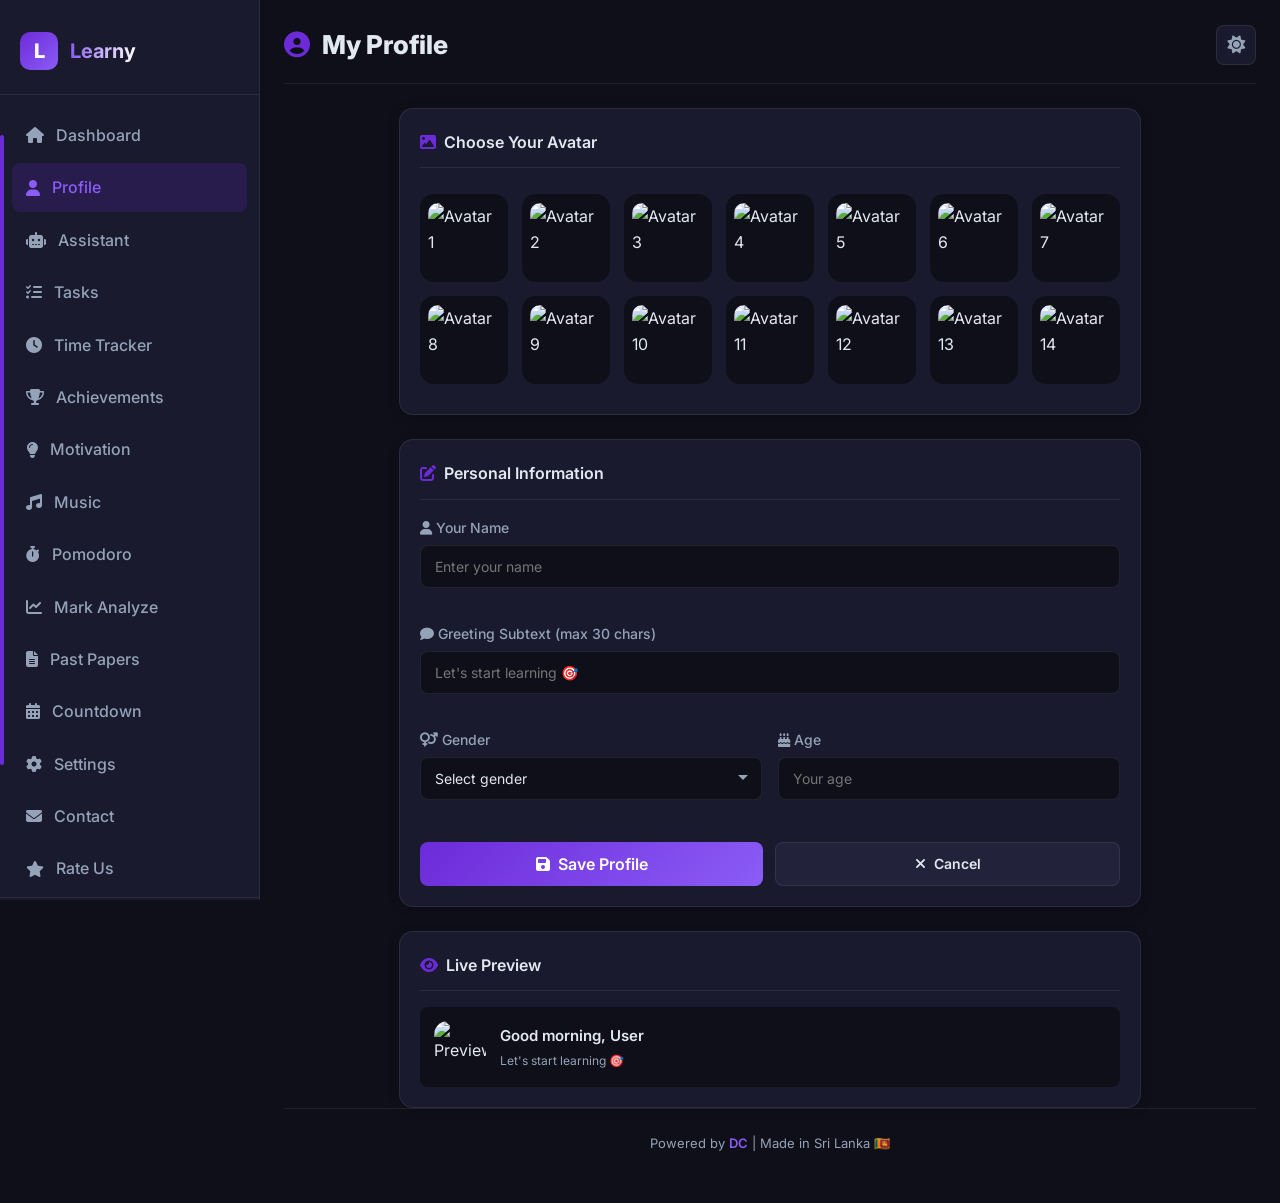
==== profile.html @ 6a27485c "Add files via upload" ====
<!DOCTYPE html>
<html lang="en">
<head>
    <meta charset="UTF-8">
    <meta name="viewport" content="width=device-width, initial-scale=1.0">
    <title>Learny - Profile</title>
    <link rel="stylesheet" href="style.css">
    <link rel="stylesheet" href="https://cdnjs.cloudflare.com/ajax/libs/font-awesome/6.4.0/css/all.min.css">
    <link href="https://fonts.googleapis.com/css2?family=Inter:wght@300;400;500;600;700;800&display=swap" rel="stylesheet">
</head>
<body>
    <div class="app-container">
        <aside class="sidebar">
            <div class="sidebar-header">
                <div class="sidebar-logo">L</div>
                <span class="sidebar-title">Learny</span>
            </div>
            <nav class="nav-list">
                <div class="nav-item"><a href="index.html"><i class="fa fa-home"></i> Dashboard</a></div>
                <div class="nav-item active"><a href="profile.html"><i class="fa fa-user"></i> Profile</a></div>
                <div class="nav-item"><a href="assistant.html"><i class="fa fa-robot"></i> Assistant</a></div>
                <div class="nav-item"><a href="tasks.html"><i class="fa fa-tasks"></i> Tasks</a></div>
                <div class="nav-item"><a href="time.html"><i class="fa fa-clock"></i> Time Tracker</a></div>
                <div class="nav-item"><a href="achievements.html"><i class="fa fa-trophy"></i> Achievements</a></div>
                <div class="nav-item"><a href="motivation.html"><i class="fa fa-lightbulb"></i> Motivation</a></div>
                <div class="nav-item"><a href="music.html"><i class="fa fa-music"></i> Music</a></div>
                <div class="nav-item"><a href="pomodoro.html"><i class="fa fa-stopwatch"></i> Pomodoro</a></div>
                <div class="nav-item"><a href="mark.html"><i class="fa fa-chart-line"></i> Mark Analyze</a></div>
                <div class="nav-item"><a href="pastpapers.html"><i class="fa fa-file-alt"></i> Past Papers</a></div>
                <div class="nav-item"><a href="countdown.html"><i class="fa fa-calendar-alt"></i> Countdown</a></div>
                <div class="nav-item"><a href="settings.html"><i class="fa fa-cog"></i> Settings</a></div>
                <div class="nav-item"><a href="contact.html"><i class="fa fa-envelope"></i> Contact</a></div>
                <div class="nav-item"><a href="rate.html"><i class="fa fa-star"></i> Rate Us</a></div>
            </nav>
            <div class="sidebar-welcome">
                <p class="welcome-text" id="sidebar-username">Welcome, User!</p>
                <div class="divider"></div>
                <p>Stay focused & keep learning ✨</p>
            </div>
        </aside>

        <main class="main-content">
            <header class="page-header">
                <button class="hamburger"><i class="fa fa-bars"></i></button>
                <h1 class="page-title"><i class="fa fa-user-circle"></i> My Profile</h1>
                <div class="header-actions"><button class="theme-toggle"><i class="fa fa-sun"></i></button></div>
            </header>

            <div class="profile-container">
                <div class="card mb-3">
                    <div class="card-header"><h3 class="card-title"><i class="fa fa-image"></i> Choose Your Avatar</h3></div>
                    <div class="avatar-grid">
    <div class="avatar-option" data-avatar="https://i.postimg.cc/QdPYLqrV/AIRetouch-20260412-135002012.png">
        <img src="https://i.postimg.cc/QdPYLqrV/AIRetouch-20260412-135002012.png" alt="Avatar 1">
        <div class="avatar-check"><i class="fa fa-check"></i></div>
    </div>
    <div class="avatar-option" data-avatar="https://i.postimg.cc/vmJKntqc/AIRetouch-20260412-134105556.png">
        <img src="https://i.postimg.cc/vmJKntqc/AIRetouch-20260412-134105556.png" alt="Avatar 2">
        <div class="avatar-check"><i class="fa fa-check"></i></div>
    </div>
    <div class="avatar-option" data-avatar="https://i.postimg.cc/DyvM1Zgn/AIRetouch-20260412-134857396.png">
        <img src="https://i.postimg.cc/DyvM1Zgn/AIRetouch-20260412-134857396.png" alt="Avatar 3">
        <div class="avatar-check"><i class="fa fa-check"></i></div>
    </div>
    <div class="avatar-option" data-avatar="https://i.postimg.cc/CKqPwfhV/AIRetouch-20260412-134937423.png">
        <img src="https://i.postimg.cc/CKqPwfhV/AIRetouch-20260412-134937423.png" alt="Avatar 4">
        <div class="avatar-check"><i class="fa fa-check"></i></div>
    </div>
    <div class="avatar-option" data-avatar="https://i.postimg.cc/Twvk1Y1m/AIRetouch-20260412-140516089.png">
        <img src="https://i.postimg.cc/Twvk1Y1m/AIRetouch-20260412-140516089.png" alt="Avatar 5">
        <div class="avatar-check"><i class="fa fa-check"></i></div>
    </div>
    <div class="avatar-option" data-avatar="https://i.postimg.cc/SRDVg6rm/AIRetouch-20260412-140552262.png">
        <img src="https://i.postimg.cc/SRDVg6rm/AIRetouch-20260412-140552262.png" alt="Avatar 6">
        <div class="avatar-check"><i class="fa fa-check"></i></div>
    </div>
    <div class="avatar-option" data-avatar="https://i.postimg.cc/gcDMcpW0/AIRetouch-20260412-140700443.png">
        <img src="https://i.postimg.cc/gcDMcpW0/AIRetouch-20260412-140700443.png" alt="Avatar 7">
        <div class="avatar-check"><i class="fa fa-check"></i></div>
    </div>
    <div class="avatar-option" data-avatar="https://i.postimg.cc/TwB7j4Lm/AIRetouch-20260413-022006756.png">
        <img src="https://i.postimg.cc/TwB7j4Lm/AIRetouch-20260413-022006756.png" alt="Avatar 8">
        <div class="avatar-check"><i class="fa fa-check"></i></div>
    </div>
    <div class="avatar-option" data-avatar="https://i.postimg.cc/8krnkN95/AIRetouch-20260413-022021165.png">
        <img src="https://i.postimg.cc/8krnkN95/AIRetouch-20260413-022021165.png" alt="Avatar 9">
        <div class="avatar-check"><i class="fa fa-check"></i></div>
    </div>
    <div class="avatar-option" data-avatar="https://i.postimg.cc/TYMNpBvq/AIRetouch-20260413-022032646.png">
        <img src="https://i.postimg.cc/TYMNpBvq/AIRetouch-20260413-022032646.png" alt="Avatar 10">
        <div class="avatar-check"><i class="fa fa-check"></i></div>
    </div>
    <div class="avatar-option" data-avatar="https://i.postimg.cc/jSR8hN57/AIRetouch-20260413-022044951.png">
        <img src="https://i.postimg.cc/jSR8hN57/AIRetouch-20260413-022044951.png" alt="Avatar 11">
        <div class="avatar-check"><i class="fa fa-check"></i></div>
    </div>
    <div class="avatar-option" data-avatar="https://i.postimg.cc/FKRDM40b/AIRetouch-20260413-022119848.png">
        <img src="https://i.postimg.cc/FKRDM40b/AIRetouch-20260413-022119848.png" alt="Avatar 12">
        <div class="avatar-check"><i class="fa fa-check"></i></div>
    </div>
    <div class="avatar-option" data-avatar="https://i.postimg.cc/JzKpYnDv/AIRetouch-20260413-022108897.png">
        <img src="https://i.postimg.cc/JzKpYnDv/AIRetouch-20260413-022108897.png" alt="Avatar 13">
        <div class="avatar-check"><i class="fa fa-check"></i></div>
    </div>
    <div class="avatar-option" data-avatar="https://i.postimg.cc/5ycgQQTp/AIRetouch-20260413-022131038.png">
        <img src="https://i.postimg.cc/5ycgQQTp/AIRetouch-20260413-022131038.png" alt="Avatar 14">
        <div class="avatar-check"><i class="fa fa-check"></i></div>
    </div>
</div>
                </div>

                <div class="card">
                    <div class="card-header"><h3 class="card-title"><i class="fa fa-edit"></i> Personal Information</h3></div>
                    <form id="profile-form" class="profile-form">
                        <div class="form-group">
                            <label for="profile-name"><i class="fa fa-user"></i> Your Name</label>
                            <input type="text" id="profile-name" class="form-control" placeholder="Enter your name" required maxlength="30">
                        </div>
                        <div class="form-group">
                            <label for="profile-subtext"><i class="fa fa-comment"></i> Greeting Subtext (max 30 chars)</label>
                            <input type="text" id="profile-subtext" class="form-control" placeholder="Let's start learning 🎯" maxlength="30">
                        </div>
                        <div class="form-row">
                            <div class="form-group">
                                <label for="profile-gender"><i class="fa fa-venus-mars"></i> Gender</label>
                                <select id="profile-gender" class="form-control" required>
                                    <option value="">Select gender</option>
                                    <option value="male">Male</option>
                                    <option value="female">Female</option>
                                    <option value="other">Prefer not to say</option>
                                </select>
                            </div>
                            <div class="form-group">
                                <label for="profile-age"><i class="fa fa-birthday-cake"></i> Age</label>
                                <input type="number" id="profile-age" class="form-control" placeholder="Your age" min="5" max="99" required>
                            </div>
                        </div>
                        <div class="form-actions">
                            <button type="submit" class="btn btn-primary btn-lg"><i class="fa fa-save"></i> Save Profile</button>
                            <button type="button" class="btn btn-secondary" onclick="window.location.href='index.html'"><i class="fa fa-times"></i> Cancel</button>
                        </div>
                    </form>
                </div>

                <div class="card mt-3">
                    <div class="card-header"><h3 class="card-title"><i class="fa fa-eye"></i> Live Preview</h3></div>
                    <div class="greeting-preview">
                        <img id="preview-avatar" src="https://i.postimg.cc/QdPYLqrV/AIRetouch-20260412-135002012.png" alt="Preview" class="preview-avatar">
                        <div class="preview-text">
                            <span id="preview-greeting" class="greeting-text">Good morning, User</span>
                            <span id="preview-subtext" class="subtext">Let's start learning 🎯</span>
                        </div>
                    </div>
                </div>
            </div>

            <footer class="site-footer">Powered by <a href="contact.html">DC</a> | Made in Sri Lanka 🇱🇰</footer>
        </main>
        <div class="overlay"></div>
    </div>
    <div id="notification-toast" class="notification"><i class="fa fa-check-circle"></i><span>Profile saved successfully!</span></div>
    <script src="script.js"></script>
</body>
</html>
---- style.css ----
:root {
  --primary: #6c2bd9;
  --primary-light: #8b5cf6;
  --primary-dark: #5b21b6;
  --secondary: #f59e0b;
  --bg-dark: #0f0f1a;
  --bg-card: #1a1a2e;
  --bg-card-hover: #22223a;
  --text-main: #e2e8f0;
  --text-muted: #94a3b8;
  --text-bright: #ffffff;
  --success: #10b981;
  --danger: #ef4444;
  --warning: #f59e0b;
  --info: #3b82f6;
  --border: rgba(255, 255, 255, 0.08);
  --chart-grid: rgba(255, 255, 255, 0.05);
  --chart-label: #94a3b8;
  --shadow: 0 4px 24px rgba(0, 0, 0, 0.35);
  --shadow-sm: 0 2px 12px rgba(0, 0, 0, 0.2);
  --radius: 14px;
  --radius-sm: 8px;
  --transition: 0.3s cubic-bezier(0.4, 0, 0.2, 1);
}

* {
  margin: 0;
  padding: 0;
  box-sizing: border-box;
  font-family: 'Inter', 'Segoe UI', Tahoma, Geneva, Verdana, sans-serif;
}

html {
  scroll-behavior: smooth;
}

body {
  background: var(--bg-dark);
  color: var(--text-main);
  line-height: 1.65;
  overflow-x: hidden;
  transition: background var(--transition), color var(--transition);
}

a, .btn {
  text-decoration: none !important;
}

a:hover {
  opacity: 0.9;
}

/* ========================================
   SCROLLBAR - NEUTRAL BG COLOR
   ======================================== */
::-webkit-scrollbar {
  width: 8px;
}

::-webkit-scrollbar-track {
  background: var(--bg-dark);
}

::-webkit-scrollbar-thumb {
  background: var(--bg-card-hover);
  border-radius: 8px;
}

::-webkit-scrollbar-thumb:hover {
  background: var(--primary);
}

* {
  scrollbar-width: thin;
  scrollbar-color: var(--bg-card-hover) var(--bg-dark);
}

::selection {
  background: var(--primary);
  color: #fff;
}

.app-container {
  display: flex;
  min-height: 100vh;
}

.sidebar {
  position: fixed;
  top: 0;
  left: 0;
  width: 260px;
  height: 100vh;
  background: var(--bg-card);
  border-right: 1px solid var(--border);
  padding: 16px 0;
  overflow-y: auto;
  z-index: 1000;
  transition: transform var(--transition), background var(--transition);
}

.sidebar-header {
  padding: 16px 20px 24px;
  display: flex;
  align-items: center;
  gap: 12px;
  border-bottom: 1px solid var(--border);
  margin-bottom: 16px;
}

.sidebar-logo {
  width: 38px;
  height: 38px;
  border-radius: 10px;
  background: linear-gradient(135deg, var(--primary), var(--primary-light));
  display: flex;
  align-items: center;
  justify-content: center;
  font-weight: 800;
  font-size: 20px;
  color: #fff;
}

.sidebar-title {
  font-size: 20px;
  font-weight: 700;
  background: linear-gradient(to right, var(--primary-light), var(--text-bright));
  -webkit-background-clip: text;
  -webkit-text-fill-color: transparent;
  background-clip: text;
}

.nav-list {
  list-style: none;
  padding: 0 12px;
}

.nav-item a {
  display: flex;
  align-items: center;
  gap: 12px;
  padding: 11px 14px;
  border-radius: var(--radius-sm);
  color: var(--text-muted);
  text-decoration: none;
  transition: all var(--transition);
  margin-bottom: 4px;
  font-weight: 500;
}

.nav-item a:hover,
.nav-item.active a {
  background: rgba(108, 43, 217, 0.18);
  color: var(--primary-light);
}

.nav-item.active a::before {
  content: '';
  position: absolute;
  left: 0;
  top: 50%;
  transform: translateY(-50%);
  width: 4px;
  height: 70%;
  background: var(--primary);
  border-radius: 2px;
}

.sidebar-welcome {
  margin-top: auto;
  padding: 24px 20px 16px;
  border-top: 1px solid var(--border);
  text-align: center;
}

.sidebar-welcome p {
  color: var(--text-muted);
  font-size: 13px;
  margin-bottom: 8px;
}

.sidebar-welcome .welcome-text {
  font-size: 18px;
  font-weight: 700;
  color: var(--primary-light);
  margin-bottom: 12px;
}

.sidebar-welcome .divider {
  height: 2px;
  background: linear-gradient(to right, transparent, var(--primary), transparent);
  margin-bottom: 10px;
}

.main-content {
  flex: 1;
  margin-left: 260px;
  padding: 24px;
  min-height: 100vh;
  display: flex;
  flex-direction: column;
  transition: margin var(--transition);
}

.page-header {
  display: flex;
  justify-content: space-between;
  align-items: center;
  margin-bottom: 24px;
  padding-bottom: 16px;
  border-bottom: 1px solid var(--border);
}

.page-title {
  font-size: 26px;
  font-weight: 800;
  display: flex;
  align-items: center;
  gap: 12px;
}

.page-title i {
  color: var(--primary);
}

.hamburger {
  display: none;
  font-size: 24px;
  background: none;
  border: none;
  color: var(--text-main);
  cursor: pointer;
  padding: 8px;
  border-radius: var(--radius-sm);
  transition: background var(--transition);
}

.hamburger:hover {
  background: var(--bg-card);
}

.header-actions {
  display: flex;
  gap: 12px;
  align-items: center;
}

.theme-toggle,
.notif-btn {
  background: var(--bg-card);
  border: 1px solid var(--border);
  color: var(--text-muted);
  width: 40px;
  height: 40px;
  border-radius: var(--radius-sm);
  cursor: pointer;
  transition: all var(--transition);
  display: flex;
  align-items: center;
  justify-content: center;
  font-size: 18px;
}

.theme-toggle:hover,
.notif-btn:hover {
  background: var(--primary);
  color: #fff;
  border-color: var(--primary);
}

.card {
  background: var(--bg-card);
  border-radius: var(--radius);
  padding: 20px;
  border: 1px solid var(--border);
  box-shadow: var(--shadow-sm);
  transition: all var(--transition);
}

.card:hover {
  box-shadow: var(--shadow);
  transform: translateY(-2px);
}

.card-header {
  display: flex;
  align-items: center;
  justify-content: space-between;
  margin-bottom: 16px;
  padding-bottom: 12px;
  border-bottom: 1px solid var(--border);
}

.card-title {
  font-size: 16px;
  font-weight: 600;
  display: flex;
  align-items: center;
  gap: 8px;
}

.card-title i {
  color: var(--primary);
}

.stats-grid {
  display: grid;
  grid-template-columns: repeat(auto-fit, minmax(220px, 1fr));
  gap: 16px;
  margin-bottom: 24px;
}

.stat-card {
  background: linear-gradient(135deg, var(--bg-card) 0%, rgba(108, 43, 217, 0.05) 100%);
  border-radius: var(--radius);
  padding: 20px;
  border: 1px solid var(--border);
  display: flex;
  align-items: center;
  gap: 16px;
  transition: all var(--transition);
}

.stat-card:hover {
  transform: translateY(-4px);
  box-shadow: var(--shadow);
  border-color: var(--primary);
}

.stat-icon {
  width: 50px;
  height: 50px;
  border-radius: 12px;
  display: flex;
  align-items: center;
  justify-content: center;
  font-size: 22px;
  flex-shrink: 0;
}

.stat-icon.purple {
  background: rgba(108, 43, 217, 0.2);
  color: var(--primary-light);
}

.stat-icon.green {
  background: rgba(16, 185, 129, 0.2);
  color: var(--success);
}

.stat-icon.orange {
  background: rgba(245, 158, 11, 0.2);
  color: var(--warning);
}

.stat-icon.blue {
  background: rgba(59, 130, 246, 0.2);
  color: var(--info);
}

.stat-icon.red {
  background: rgba(239, 68, 68, 0.2);
  color: var(--danger);
}

.stat-info h3 {
  font-size: 28px;
  font-weight: 800;
  margin-bottom: 4px;
  line-height: 1;
}

.stat-info p {
  color: var(--text-muted);
  font-size: 13px;
  font-weight: 500;
}

.grid-2 {
  display: grid;
  grid-template-columns: 2fr 1fr;
  gap: 20px;
  margin-bottom: 24px;
}

.grid-equal {
  display: grid;
  grid-template-columns: repeat(auto-fit, minmax(300px, 1fr));
  gap: 20px;
  margin-bottom: 24px;
}

.btn {
  padding: 10px 18px;
  border-radius: var(--radius-sm);
  border: none;
  cursor: pointer;
  font-weight: 600;
  font-size: 14px;
  display: inline-flex;
  align-items: center;
  gap: 8px;
  transition: all var(--transition);
}

.btn-primary {
  background: linear-gradient(135deg, var(--primary), var(--primary-light));
  color: #fff;
}

.btn-primary:hover {
  opacity: 0.9;
  transform: translateY(-1px);
  box-shadow: 0 4px 16px rgba(108, 43, 217, 0.4);
}

.btn-secondary {
  background: var(--bg-card-hover);
  color: var(--text-main);
  border: 1px solid var(--border);
}

.btn-secondary:hover {
  background: var(--bg-dark);
  border-color: var(--primary);
  color: var(--primary-light);
}

.btn-success {
  background: var(--success);
  color: #fff;
}

.btn-danger {
  background: var(--danger);
  color: #fff;
}

.btn-warning {
  background: var(--warning);
  color: #000;
}

.btn-info {
  background: var(--info);
  color: #fff;
}

.btn-sm {
  padding: 6px 12px;
  font-size: 12px;
  border-radius: 6px;
}

.btn-lg {
  padding: 14px 24px;
  font-size: 16px;
  border-radius: 12px;
}

.form-group {
  margin-bottom: 16px;
}

.form-group label {
  display: block;
  margin-bottom: 6px;
  font-weight: 500;
  font-size: 14px;
  color: var(--text-muted);
}

.form-control {
  width: 100%;
  padding: 12px 14px;
  background: var(--bg-dark);
  border: 1px solid var(--border);
  border-radius: var(--radius-sm);
  color: var(--text-main);
  font-size: 14px;
  transition: border-color var(--transition), box-shadow var(--transition);
}

.form-control:focus {
  outline: none;
  border-color: var(--primary);
  box-shadow: 0 0 0 3px rgba(108, 43, 217, 0.25);
}

select.form-control {
  appearance: none;
  background-image: url("data:image/svg+xml,%3Csvg xmlns='http://www.w3.org/2000/svg' width='12' height='12' viewBox='0 0 12 12'%3E%3Cpath fill='%2394a3b8' d='M6 8L1 3h10z'/%3E%3C/svg%3E");
  background-repeat: no-repeat;
  background-position: right 12px center;
}

.task-list {
  max-height: 320px;
  overflow-y: auto;
}

.task-item {
  display: flex;
  align-items: center;
  gap: 12px;
  padding: 12px;
  background: var(--bg-dark);
  border-radius: var(--radius-sm);
  margin-bottom: 8px;
  border: 1px solid var(--border);
  transition: all var(--transition);
  animation: fadeIn 0.3s ease;
}

.task-item:hover {
  border-color: var(--primary);
}

.task-item.done {
  opacity: 0.5;
  text-decoration: line-through;
}

.task-check {
  width: 20px;
  height: 20px;
  border-radius: 50%;
  border: 2px solid var(--primary);
  cursor: pointer;
  display: flex;
  align-items: center;
  justify-content: center;
  transition: all var(--transition);
  flex-shrink: 0;
}

.task-check.checked {
  background: var(--primary);
  color: #fff;
}

.task-text {
  flex: 1;
  font-size: 14px;
}

.task-time {
  color: var(--warning);
  font-size: 12px;
  font-weight: 600;
  display: flex;
  align-items: center;
  gap: 4px;
}

.task-delete {
  background: none;
  border: none;
  color: var(--danger);
  cursor: pointer;
  font-size: 16px;
  opacity: 0.5;
  transition: opacity var(--transition);
}

.task-delete:hover {
  opacity: 1;
}

.progress-container {
  background: var(--bg-dark);
  border-radius: 12px;
  height: 14px;
  overflow: hidden;
  margin-top: 8px;
}

.progress-bar {
  height: 100%;
  background: linear-gradient(90deg, var(--primary), var(--primary-light));
  border-radius: 12px;
  transition: width 0.5s cubic-bezier(0.4, 0, 0.2, 1);
}

.table-responsive {
  overflow-x: auto;
}

.data-table {
  width: 100%;
  border-collapse: collapse;
}

.data-table th,
.data-table td {
  padding: 12px 16px;
  text-align: left;
  border-bottom: 1px solid var(--border);
  font-size: 14px;
}

.data-table th {
  color: var(--text-muted);
  font-weight: 600;
  background: var(--bg-dark);
}

.data-table tr:hover td {
  background: var(--bg-card-hover);
}

.chart-container {
  width: 100%;
  height: 280px;
  position: relative;
  background: linear-gradient(145deg, var(--bg-dark), var(--bg-card));
  border-radius: var(--radius);
  padding: 16px;
  border: 1px solid var(--border);
  box-shadow: var(--shadow-sm);
}

.chart-canvas {
  width: 100% !important;
  height: 100% !important;
}

.calendar-grid {
  display: grid;
  grid-template-columns: repeat(7, 1fr);
  gap: 6px;
}

.cal-day {
  aspect-ratio: 1;
  display: flex;
  flex-direction: column;
  align-items: center;
  justify-content: center;
  border-radius: 8px;
  font-size: 12px;
  cursor: pointer;
  transition: all var(--transition);
  background: var(--bg-dark);
  color: var(--text-muted);
  font-weight: 500;
  padding: 4px;
}

.cal-date-num {
  font-weight: 700;
  font-size: 14px;
  line-height: 1;
}

.cal-hours {
  font-size: 10px;
  font-weight: 600;
  margin-top: 2px;
  color: var(--primary-light);
}

.cal-day:hover {
  background: var(--primary);
  color: #fff;
}

.cal-day.has-data {
  background: rgba(108, 43, 217, 0.3);
  color: var(--text-main);
  border: 1px solid var(--primary);
}

.cal-day.today {
  background: var(--primary);
  color: #fff;
}

.cal-day.today .cal-hours {
  color: #fff !important;
}

.cal-header {
  font-weight: 600;
  color: var(--text-muted);
  font-size: 12px;
  text-align: center;
  padding: 8px 0;
}

.pomodoro-display {
  font-size: 72px;
  font-weight: 900;
  text-align: center;
  padding: 32px;
  background: var(--bg-dark);
  border-radius: 24px;
  margin-bottom: 24px;
  font-variant-numeric: tabular-nums;
  letter-spacing: 2px;
  position: relative;
  overflow: hidden;
}

.pomodoro-display::before {
  content: '';
  position: absolute;
  inset: 0;
  background: radial-gradient(circle, rgba(108, 43, 217, 0.1) 0%, transparent 70%);
}

.pomodoro-status {
  text-align: center;
  font-size: 16px;
  color: var(--text-muted);
  margin-bottom: 16px;
  font-weight: 500;
  text-transform: uppercase;
  letter-spacing: 1px;
}

.pomodoro-controls {
  display: flex;
  justify-content: center;
  gap: 12px;
  margin-bottom: 24px;
}

.session-count {
  text-align: center;
  display: flex;
  align-items: center;
  justify-content: center;
  gap: 8px;
  padding: 12px;
  background: var(--bg-dark);
  border-radius: var(--radius-sm);
  font-weight: 600;
}

.session-count i {
  color: var(--warning);
}

.music-player {
  background: linear-gradient(135deg, var(--bg-card) 0%, rgba(108, 43, 217, 0.1) 100%);
  border-radius: var(--radius);
  padding: 24px;
  text-align: center;
  border: 1px solid var(--border);
}

.album-art {
  width: 160px;
  height: 160px;
  border-radius: 24px;
  background: linear-gradient(135deg, var(--primary), var(--primary-light));
  margin: 0 auto 16px;
  display: flex;
  align-items: center;
  justify-content: center;
  font-size: 48px;
  color: #fff;
  animation: pulse 2s infinite;
}

.player-controls {
  display: flex;
  align-items: center;
  justify-content: center;
  gap: 16px;
  margin: 16px 0;
}

.player-btn {
  width: 48px;
  height: 48px;
  border-radius: 50%;
  background: var(--bg-dark);
  border: 1px solid var(--border);
  color: var(--text-main);
  display: flex;
  align-items: center;
  justify-content: center;
  cursor: pointer;
  transition: all var(--transition);
  font-size: 18px;
}

.player-btn:hover {
  background: var(--primary);
  color: #fff;
  transform: scale(1.05);
}

.player-btn.play-btn {
  width: 64px;
  height: 64px;
  font-size: 24px;
}

.progress-seek {
  width: 100%;
  height: 6px;
  background: var(--bg-dark);
  border-radius: 3px;
  cursor: pointer;
  margin: 12px 0;
  position: relative;
}

.progress-fill {
  height: 100%;
  background: var(--primary);
  border-radius: 3px;
  width: 0;
  transition: width 0.1s linear;
}

.time-display {
  display: flex;
  justify-content: space-between;
  font-size: 12px;
  color: var(--text-muted);
  margin-bottom: 8px;
}

.playlist-item {
  display: flex;
  align-items: center;
  gap: 12px;
  padding: 12px;
  background: var(--bg-dark);
  border-radius: var(--radius-sm);
  margin-bottom: 8px;
  cursor: pointer;
  transition: all var(--transition);
  border: 1px solid transparent;
}

.playlist-item:hover,
.playlist-item.active {
  border-color: var(--primary);
  background: rgba(108, 43, 217, 0.1);
}

.playlist-item.active {
  background: rgba(108, 43, 217, 0.2);
}

.playlist-num {
  width: 28px;
  height: 28px;
  border-radius: 50%;
  background: var(--primary);
  color: #fff;
  display: flex;
  align-items: center;
  justify-content: center;
  font-size: 12px;
  font-weight: 700;
}

.playlist-info {
  flex: 1;
}

.playlist-name {
  font-weight: 600;
  font-size: 14px;
}

.playlist-duration {
  font-size: 12px;
  color: var(--text-muted);
}

.badge-container {
  display: flex;
  gap: 16px;
  justify-content: center;
  flex-wrap: wrap;
}

.badge {
  width: 120px;
  height: 140px;
  background: var(--bg-dark);
  border-radius: 16px;
  display: flex;
  flex-direction: column;
  align-items: center;
  justify-content: center;
  gap: 8px;
  border: 2px solid var(--border);
  transition: all var(--transition);
  position: relative;
  overflow: hidden;
}

.badge.earned {
  border-color: var(--primary);
  animation: badgeEarn 0.6s cubic-bezier(0.4, 0, 0.2, 1);
}

.badge.bronze {
  border-color: #cd7f32;
}

.badge.silver {
  border-color: #c0c0c0;
}

.badge.golden {
  border-color: #ffd700;
}

.badge-icon {
  font-size: 40px;
}

.badge.bronze .badge-icon {
  color: #cd7f32;
}

.badge.silver .badge-icon {
  color: #c0c0c0;
}

.badge.golden .badge-icon {
  color: #ffd700;
}

.badge-name {
  font-size: 14px;
  font-weight: 700;
}

.badge-desc {
  font-size: 11px;
  color: var(--text-muted);
  text-align: center;
}

.motivation-grid {
  display: grid;
  grid-template-columns: repeat(auto-fill, minmax(320px, 1fr));
  gap: 20px;
  padding-bottom: 24px;
}

.quote-card {
  background: var(--bg-card);
  border: 1px solid var(--border);
  border-radius: var(--radius);
  padding: 28px 24px;
  text-align: center;
  position: relative;
  overflow: hidden;
  transition: all var(--transition);
  box-shadow: var(--shadow-sm);
}

.quote-card:hover {
  transform: translateY(-6px);
  box-shadow: var(--shadow);
  border-color: var(--primary);
}

.quote-card::before {
  content: '';
  position: absolute;
  top: 0;
  left: 0;
  right: 0;
  height: 4px;
  background: linear-gradient(90deg, var(--primary), var(--primary-light));
}

.quote-text {
  font-size: 18px;
  font-style: italic;
  line-height: 1.6;
  margin-bottom: 16px;
  color: var(--text-main);
  position: relative;
}

.quote-text::before {
  content: '\201C';
  font-size: 48px;
  color: var(--primary);
  opacity: 0.3;
  position: absolute;
  top: -24px;
  left: -12px;
  font-family: serif;
}

.quote-author {
  color: var(--primary-light);
  font-weight: 600;
  font-size: 14px;
  margin-bottom: 14px;
}

.quote-sinhala {
  font-size: 15px;
  color: var(--text-muted);
  line-height: 1.6;
  margin-bottom: 16px;
  opacity: 0;
  max-height: 0;
  overflow: hidden;
  transition: all 0.4s cubic-bezier(0.4, 0, 0.2, 1);
  background: rgba(108, 43, 217, 0.05);
  padding: 0 12px;
  border-radius: var(--radius-sm);
}

.quote-sinhala.show {
  opacity: 1;
  max-height: 300px;
  padding: 12px;
  margin-top: 8px;
  margin-bottom: 12px;
}

.translate-btn {
  margin-top: 4px;
  background: transparent;
  border: 1px solid var(--border);
  color: var(--text-muted);
  padding: 7px 16px;
  border-radius: 20px;
  cursor: pointer;
  font-size: 12px;
  transition: all var(--transition);
  display: inline-flex;
  align-items: center;
  gap: 6px;
}

.translate-btn:hover {
  background: var(--primary);
  color: #fff;
  border-color: var(--primary);
}

.fade-in-anim {
  animation: fadeInQuote 0.5s ease forwards;
  opacity: 0;
}

@keyframes fadeInQuote {
  from {
    opacity: 0;
    transform: translateY(15px);
  }
  to {
    opacity: 1;
    transform: translateY(0);
  }
}

.countdown-display {
  display: grid;
  grid-template-columns: repeat(4, 1fr);
  gap: 12px;
  margin: 24px 0;
}

.countdown-box {
  background: var(--bg-dark);
  border-radius: 16px;
  padding: 20px;
  text-align: center;
  border: 1px solid var(--border);
}

.countdown-value {
  font-size: 36px;
  font-weight: 800;
  background: linear-gradient(135deg, var(--primary), var(--primary-light));
  -webkit-background-clip: text;
  -webkit-text-fill-color: transparent;
  background-clip: text;
  line-height: 1.1;
}

.countdown-label {
  font-size: 12px;
  color: var(--text-muted);
  text-transform: uppercase;
  letter-spacing: 1px;
  margin-top: 6px;
}

.paper-link {
  display: flex;
  align-items: center;
  gap: 16px;
  padding: 20px;
  background: var(--bg-dark);
  border-radius: var(--radius);
  border: 1px solid var(--border);
  text-decoration: none;
  color: var(--text-main);
  transition: all var(--transition);
  margin-bottom: 12px;
}

.paper-link:hover {
  border-color: var(--primary);
  transform: translateY(-3px);
  box-shadow: var(--shadow);
}

.paper-icon {
  width: 56px;
  height: 56px;
  border-radius: 14px;
  background: rgba(59, 130, 246, 0.2);
  display: flex;
  align-items: center;
  justify-content: center;
  font-size: 24px;
  color: var(--info);
}

.paper-info h3 {
  font-size: 16px;
  margin-bottom: 4px;
}

.paper-info p {
  font-size: 13px;
  color: var(--text-muted);
}

.theme-grid {
  display: grid;
  grid-template-columns: repeat(5, 1fr);
  gap: 12px;
  margin: 16px 0;
}

.theme-option {
  padding: 12px;
  border-radius: 12px;
  border: 2px solid var(--border);
  background: var(--bg-dark);
  cursor: pointer;
  transition: all var(--transition);
  text-align: center;
}

.theme-option.active {
  border-color: var(--primary);
  background: rgba(108, 43, 217, 0.2);
}

.theme-preview {
  width: 28px;
  height: 28px;
  border-radius: 50%;
  margin: 0 auto 6px;
}

.theme-name {
  font-size: 11px;
  font-weight: 600;
  color: var(--text-muted);
}

.contact-card {
  display: flex;
  gap: 20px;
  align-items: flex-start;
  padding: 24px;
  background: var(--bg-dark);
  border-radius: var(--radius);
  border: 1px solid var(--border);
  margin-bottom: 16px;
}

.contact-avatar {
  width: 80px;
  height: 80px;
  border-radius: 50%;
  background: linear-gradient(135deg, var(--primary), var(--primary-light));
  display: flex;
  align-items: center;
  justify-content: center;
  font-size: 32px;
  color: #fff;
  flex-shrink: 0;
}

.social-links {
  display: flex;
  gap: 12px;
  margin-top: 12px;
}

.social-link {
  width: 40px;
  height: 40px;
  border-radius: 10px;
  background: var(--bg-card);
  border: 1px solid var(--border);
  display: flex;
  align-items: center;
  justify-content: center;
  color: var(--text-muted);
  text-decoration: none;
  transition: all var(--transition);
}

.social-link:hover {
  background: var(--primary);
  color: #fff;
  border-color: var(--primary);
  transform: translateY(-2px);
}

.stars-container {
  display: flex;
  gap: 12px;
  justify-content: center;
  margin: 24px 0;
}

.star-btn {
  background: none;
  border: none;
  color: var(--text-muted);
  font-size: 36px;
  cursor: pointer;
  transition: all var(--transition);
  padding: 4px;
}

.star-btn:hover,
.star-btn.active {
  color: var(--warning);
  transform: scale(1.2);
}

.faq-item {
  background: var(--bg-dark);
  border-radius: var(--radius-sm);
  margin-bottom: 8px;
  border: 1px solid var(--border);
  overflow: hidden;
}

.faq-question {
  padding: 16px 20px;
  display: flex;
  align-items: center;
  justify-content: space-between;
  cursor: pointer;
  font-weight: 600;
  transition: background var(--transition);
}

.faq-question:hover {
  background: var(--bg-card-hover);
}

.faq-answer {
  max-height: 0;
  overflow: hidden;
  transition: max-height 0.3s cubic-bezier(0.4, 0, 0.2, 1), padding 0.3s;
  padding: 0 20px;
  color: var(--text-muted);
  font-size: 14px;
  line-height: 1.7;
}

.faq-item.open .faq-answer {
  max-height: 200px;
  padding: 0 20px 16px;
}

.faq-item.open .faq-toggle {
  transform: rotate(180deg);
}

.chat-container {
  height: 500px;
  display: flex;
  flex-direction: column;
  background: var(--bg-dark);
  border-radius: var(--radius);
  border: 1px solid var(--border);
  overflow: hidden;
}

.chat-messages {
  flex: 1;
  overflow-y: auto;
  padding: 20px;
  display: flex;
  flex-direction: column;
  gap: 12px;
}

.message {
  max-width: 80%;
  padding: 12px 16px;
  border-radius: 16px;
  font-size: 14px;
  line-height: 1.5;
  animation: messageSlide 0.3s ease;
}

.message.bot {
  background: var(--bg-card);
  align-self: flex-start;
  border-bottom-left-radius: 4px;
}

.message.user {
  background: var(--primary);
  align-self: flex-end;
  border-bottom-right-radius: 4px;
  color: #ffffff !important;
}

.chat-options {
  padding: 16px 20px;
  background: var(--bg-card);
  border-top: 1px solid var(--border);
  display: flex;
  flex-direction: column;
  gap: 8px;
}

.chat-option-btn {
  padding: 10px 16px;
  background: var(--bg-dark);
  border: 1px solid var(--border);
  border-radius: var(--radius-sm);
  color: var(--text-main);
  cursor: pointer;
  text-align: left;
  transition: all var(--transition);
  font-size: 13px;
}

.chat-option-btn:hover {
  background: var(--primary);
  border-color: var(--primary);
}

.site-footer {
  margin-top: auto;
  padding: 24px;
  text-align: center;
  color: var(--text-muted);
  font-size: 13px;
  border-top: 1px solid var(--border);
}

.site-footer a {
  color: var(--primary-light);
  text-decoration: none;
  font-weight: 600;
}

.site-footer a:hover {
  text-decoration: underline;
}

.notification {
  position: fixed;
  top: 24px;
  right: 24px;
  padding: 14px 20px;
  background: var(--bg-card);
  border: 1px solid var(--primary);
  border-radius: var(--radius);
  box-shadow: var(--shadow);
  z-index: 9999;
  display: flex;
  align-items: center;
  gap: 12px;
  transform: translateX(120%);
  transition: transform 0.3s cubic-bezier(0.4, 0, 0.2, 1);
}

.notification.show {
  transform: translateX(0);
}

.notification i {
  color: var(--primary);
  font-size: 20px;
}

.confetti {
  position: fixed;
  top: 0;
  left: 0;
  width: 100%;
  height: 100%;
  pointer-events: none;
  z-index: 9999;
}

.overlay {
  position: fixed;
  inset: 0;
  background: rgba(0, 0, 0, 0.6);
  z-index: 999;
  display: none;
}

.overlay.show {
  display: block;
}

.modal {
  position: fixed;
  top: 50%;
  left: 50%;
  transform: translate(-50%, -50%) scale(0.9);
  background: var(--bg-card);
  border-radius: var(--radius);
  padding: 24px;
  z-index: 1000;
  min-width: 300px;
  max-width: 500px;
  width: 90%;
  opacity: 0;
  transition: all var(--transition);
  border: 1px solid var(--border);
  box-shadow: var(--shadow);
}

.modal.show {
  opacity: 1;
  transform: translate(-50%, -50%) scale(1);
}

@keyframes fadeIn {
  from {
    opacity: 0;
    transform: translateY(10px);
  }
  to {
    opacity: 1;
    transform: translateY(0);
  }
}

@keyframes slideIn {
  from {
    opacity: 0;
    transform: translateX(-20px);
  }
  to {
    opacity: 1;
    transform: translateX(0);
  }
}

@keyframes messageSlide {
  from {
    opacity: 0;
    transform: translateY(8px);
  }
  to {
    opacity: 1;
    transform: translateY(0);
  }
}

@keyframes badgeEarn {
  0% {
    transform: scale(0.5);
    opacity: 0;
  }
  60% {
    transform: scale(1.1);
  }
  100% {
    transform: scale(1);
    opacity: 1;
  }
}

@keyframes pulse {
  0%,
  100% {
    transform: scale(1);
  }
  50% {
    transform: scale(1.03);
  }
}

@keyframes spin {
  to {
    transform: rotate(360deg);
  }
}

@keyframes progress {
  from {
    width: 0;
  }
}

/* ========================================
   QUICK STATS (Professional Clean Style)
   ======================================== */
.quick-stats-list {
  display: flex;
  flex-direction: column;
  gap: 0;
  padding: 4px 0;
}

.stat-row {
  display: flex;
  justify-content: space-between;
  align-items: center;
  padding: 10px 8px;
  border-bottom: 1px solid var(--border);
  transition: all var(--transition);
}

.stat-row:last-child {
  border-bottom: none;
  padding-bottom: 0;
}

.stat-row:hover {
  background: rgba(108, 43, 217, 0.05);
  transform: translateX(2px);
}

.stat-row span {
  color: var(--text-muted);
  font-size: 13px;
  font-weight: 500;
}

.stat-row strong {
  color: var(--primary-light);
  font-size: 15px;
  font-weight: 700;
  font-variant-numeric: tabular-nums;
  background: rgba(108, 43, 217, 0.12);
  padding: 4px 10px;
  border-radius: 6px;
  min-width: 45px;
  text-align: center;
  transition: all var(--transition);
}

.stat-row:hover strong {
  background: rgba(108, 43, 217, 0.18);
  transform: scale(1.05);
}

/* ========================================
   GREETING BANNER - DARK MODE
   ======================================== */
.greeting-banner {
  background: var(--bg-card);
  border: 1px solid var(--border);
  border-radius: var(--radius);
  box-shadow: var(--shadow-sm);
  position: relative;
  overflow: hidden;
}

.greeting-content {
  display: flex;
  align-items: center;
  gap: 16px;
  padding: 16px 20px;
}

.greeting-avatar {
  width: 100px;
  height: 100px;
  border-radius: 20px;
  object-fit: cover;
  flex-shrink: 0;
  transition: transform var(--transition);
}

.greeting-avatar:hover {
  transform: scale(1.05);
}

.greeting-text-container {
  display: flex;
  flex-direction: column;
  gap: 4px;
  flex: 1;
}

.greeting-full {
  font-size: 20px;
  font-weight: 700;
  color: var(--text-main);
  letter-spacing: 0.3px;
}

.greeting-sub {
  font-size: 13px;
  color: var(--text-muted);
}

/* ✅ Light mode override */
body.light .greeting-banner {
  background: #ffffff;
  border-color: rgba(0, 0, 0, 0.08);
}

/* ========================================
   PROFILE PAGE STYLES
   ======================================== */
.profile-container {
  max-width: 900px;
  margin: 0 auto;
}

/* ✅ DESKTOP: 7 columns = 2 rows for 14 avatars */
.avatar-grid {
  display: grid;
  grid-template-columns: repeat(7, 1fr);
  gap: 14px;
  padding: 10px 0;
}

.avatar-option {
  position: relative;
  cursor: pointer;
  border-radius: 14px;
  overflow: hidden;
  border: 2px solid transparent;
  transition: all var(--transition);
  background: var(--bg-dark);
  aspect-ratio: 1;
  display: flex;
  align-items: center;
  justify-content: center;
}

.avatar-option:hover {
  border-color: var(--primary-light);
  transform: translateY(-3px);
}

.avatar-option.selected {
  border-color: var(--primary);
  box-shadow: 0 0 0 3px rgba(108, 43, 217, 0.15);
}

.avatar-option img {
  width: 85%;
  height: 85%;
  object-fit: cover;
  border-radius: 10px;
  transition: transform var(--transition);
}

.avatar-option:hover img {
  transform: scale(1.05);
}

.avatar-check {
  position: absolute;
  top: 6px;
  right: 6px;
  width: 22px;
  height: 22px;
  background: var(--primary);
  border-radius: 50%;
  display: flex;
  align-items: center;
  justify-content: center;
  color: #fff;
  font-size: 11px;
  opacity: 0;
  transform: scale(0.5);
  transition: all var(--transition);
}

.avatar-option.selected .avatar-check {
  opacity: 1;
  transform: scale(1);
}

.profile-form {
  display: flex;
  flex-direction: column;
  gap: 18px;
}

.form-row {
  display: grid;
  grid-template-columns: 1fr 1fr;
  gap: 16px;
}

.form-actions {
  display: flex;
  gap: 12px;
  margin-top: 8px;
  flex-wrap: wrap;
}

.form-actions .btn {
  flex: 1;
  min-width: 140px;
  justify-content: center;
  padding: 12px 20px;
  font-weight: 600;
  display: inline-flex;
  align-items: center;
  gap: 8px;
  border-radius: var(--radius-sm);
  border: none;
  cursor: pointer;
  transition: all var(--transition);
}

.form-actions .btn-primary {
  background: linear-gradient(135deg, var(--primary), var(--primary-light));
  color: #fff;
}

.form-actions .btn-primary:hover {
  opacity: 0.9;
  transform: translateY(-1px);
  box-shadow: 0 4px 16px rgba(108, 43, 217, 0.4);
}

.form-actions .btn-secondary {
  background: var(--bg-card-hover);
  color: var(--text-main);
  border: 1px solid var(--border);
}

.form-actions .btn-secondary:hover {
  background: var(--bg-dark);
  border-color: var(--primary);
  color: var(--primary-light);
}

.char-counter {
  font-size: 11px;
  color: var(--text-muted);
  text-align: right;
  margin-top: 4px;
}

.greeting-preview {
  display: flex;
  align-items: center;
  gap: 14px;
  padding: 14px;
  background: var(--bg-dark);
  border-radius: var(--radius-sm);
}

.preview-avatar {
  width: 52px;
  height: 52px;
  border-radius: 14px;
  object-fit: cover;
}

.preview-text {
  display: flex;
  flex-direction: column;
  gap: 3px;
}

.preview-text .greeting-text {
  font-size: 15px;
  font-weight: 600;
  color: var(--text-main);
}

.preview-text .subtext {
  font-size: 12px;
  color: var(--text-muted);
}

/* ========================================
   COUNTDOWN STYLES
   ======================================== */
.countdown-list-container {
  display: flex;
  flex-direction: column;
  gap: 16px;
}

.countdown-item {
  background: var(--bg-dark);
  border: 1px solid var(--border);
  border-radius: var(--radius);
  padding: 18px;
  transition: all var(--transition);
  position: relative;
  overflow: hidden;
}

.countdown-item:hover {
  border-color: var(--primary);
  transform: translateY(-2px);
  box-shadow: var(--shadow);
}

.countdown-item.expired {
  opacity: 0.6;
  border-color: var(--danger);
}

.countdown-item::before {
  content: '';
  position: absolute;
  top: 0;
  left: 0;
  width: 4px;
  height: 100%;
  background: var(--primary);
}

.countdown-item.expired::before {
  background: var(--danger);
}

.countdown-header {
  display: flex;
  justify-content: space-between;
  align-items: center;
  margin-bottom: 12px;
}

.countdown-title {
  font-size: 16px;
  font-weight: 700;
  color: var(--text-main);
}

.countdown-actions {
  display: flex;
  gap: 8px;
}

.countdown-grid {
  display: grid;
  grid-template-columns: repeat(4, 1fr);
  gap: 10px;
  margin-bottom: 10px;
}

.countdown-box {
  background: var(--bg-card);
  padding: 12px 8px;
  border-radius: 10px;
  text-align: center;
}

.countdown-value {
  font-size: 22px;
  font-weight: 800;
  color: var(--primary-light);
  line-height: 1;
}

.countdown-item.expired .countdown-value {
  color: var(--danger);
}

.countdown-label {
  font-size: 10px;
  color: var(--text-muted);
  text-transform: uppercase;
  margin-top: 4px;
  letter-spacing: 0.5px;
}

.countdown-date {
  font-size: 12px;
  color: var(--text-muted);
  text-align: right;
}

.dash-cd-item {
  display: flex;
  justify-content: space-between;
  align-items: center;
  padding: 10px 0;
  border-bottom: 1px solid var(--border);
}

.dash-cd-item:last-child {
  border-bottom: none;
}

.dash-cd-name {
  font-weight: 600;
  color: var(--text-main);
  font-size: 13px;
}

.dash-cd-days {
  font-weight: 700;
  color: var(--warning);
  font-size: 13px;
}

.share-toast {
  position: fixed;
  bottom: 30px;
  left: 50%;
  transform: translateX(-50%);
  background: var(--bg-card);
  color: var(--text-main);
  padding: 12px 20px;
  border-radius: 30px;
  border: 1px solid var(--border);
  box-shadow: var(--shadow);
  z-index: 9999;
  opacity: 0;
  transition: opacity 0.3s;
}

.share-toast.show {
  opacity: 1;
}

/* ========================================
   POMODORO FULLSCREEN & UTILITIES
   ======================================== */
.pomodoro-modes {
  display: flex;
  justify-content: center;
  gap: 10px;
  margin-bottom: 20px;
}

.mode-btn {
  padding: 8px 16px;
  border: 1px solid var(--border);
  background: var(--bg-dark);
  color: var(--text-muted);
  border-radius: 20px;
  cursor: pointer;
  transition: all var(--transition);
  font-weight: 500;
}

.mode-btn.active {
  background: var(--primary);
  color: #fff;
  border-color: var(--primary);
}

.mode-btn:hover:not(.active) {
  background: var(--bg-card-hover);
}

.pomodoro-main.fullscreen {
  position: fixed;
  top: 0;
  left: 0;
  width: 100vw;
  height: 100vh;
  z-index: 9999;
  background: var(--bg-dark);
  display: flex;
  flex-direction: column;
  align-items: center;
  justify-content: center;
  border-radius: 0;
  padding: 20px;
}

.pomodoro-main.fullscreen .pomodoro-display {
  font-size: 15vw;
  padding: 20px;
  background: transparent;
  box-shadow: none;
}

.pomodoro-main.fullscreen .pomodoro-status {
  font-size: 5vw;
  margin-bottom: 30px;
}

.pomodoro-main.fullscreen .session-count,
.pomodoro-main.fullscreen .pomodoro-modes {
  display: none;
}

.pomodoro-main.fullscreen .pomodoro-controls {
  gap: 20px;
}

.pomodoro-main.fullscreen .pomodoro-controls .btn {
  font-size: 24px;
  padding: 16px 24px;
}

.session-item {
  display: flex;
  align-items: center;
  justify-content: space-between;
  padding: 10px 12px;
  background: var(--bg-dark);
  border-radius: var(--radius-sm);
  margin-bottom: 6px;
  font-size: 14px;
  border: 1px solid var(--border);
}

.session-item .sess-time {
  color: var(--text-muted);
  font-size: 12px;
}

.how-to-use-content {
  padding: 10px 0;
}

.how-to-use-content ul {
  list-style: none;
  padding: 0;
  margin: 0;
}

.how-to-use-content li {
  padding: 10px 0;
  border-bottom: 1px solid var(--border);
  display: flex;
  align-items: flex-start;
  gap: 10px;
  font-size: 14px;
  color: var(--text-muted);
}

.how-to-use-content li:last-child {
  border-bottom: none;
}

.how-to-use-content li strong {
  color: var(--text-main);
}

/* ========================================
   MOBILE RESPONSIVE - COMPLETE
   ======================================== */
@media (max-width: 768px) {
  .sidebar {
    transform: translateX(-100%);
  }
  
  .sidebar.open {
    transform: translateX(0);
  }
  
  .main-content {
    margin-left: 0;
    padding: 16px;
  }
  
  .hamburger {
    display: flex;
  }
  
  .stats-grid {
    grid-template-columns: repeat(2, 1fr) !important;
    gap: 10px;
  }
  
  .stat-mobile-hide {
    display: none !important;
  }
  
  .stat-card {
    padding: 10px 8px;
    gap: 8px;
  }
  
  .stat-icon {
    width: 34px;
    height: 34px;
    font-size: 15px;
    border-radius: 8px;
  }
  
  .stat-info h3 {
    font-size: 17px;
  }
  
  .stat-info p {
    font-size: 10px;
  }
  
  .grid-2 {
    grid-template-columns: 1fr;
  }
  
  .countdown-display {
    grid-template-columns: repeat(2, 1fr);
  }
  
  .theme-grid {
    grid-template-columns: repeat(3, 1fr);
  }
  
  .pomodoro-display {
    font-size: 48px;
    padding: 24px;
  }
  
  .quote-text {
    font-size: 16px;
  }
  
  .page-title {
    font-size: 20px;
  }
  
  .motivation-grid {
    grid-template-columns: 1fr;
  }
  
  /* ✅ Greeting Banner Mobile */
  .greeting-content {
    padding: 14px 16px;
    gap: 12px;
  }
  
  .greeting-avatar {
    width: 60px;
    height: 60px;
  }
  
  .greeting-full {
    font-size: 18px;
  }
  
  .greeting-sub {
    font-size: 12px;
  }
  
  /* ✅ Profile Mobile - 3 columns */
  .avatar-grid {
    grid-template-columns: repeat(3, 1fr);
    gap: 10px;
  }
  
  .form-row {
    grid-template-columns: 1fr;
  }
  
  .form-actions {
    flex-direction: column;
  }
  
  .form-actions .btn {
    width: 100%;
  }
  
  .greeting-preview {
    flex-direction: column;
    text-align: center;
  }
}

@media (max-width: 600px) {
  .countdown-grid {
    grid-template-columns: repeat(2, 1fr);
  }
  
  .countdown-header {
    flex-direction: column;
    align-items: flex-start;
    gap: 8px;
  }
}

@media (max-width: 480px) {
  .greeting-avatar {
    width: 52px;
    height: 52px;
  }
  
  .preview-avatar {
    width: 48px;
    height: 48px;
  }
  
  /* ✅ Small Mobile: 3 columns, compact */
  .avatar-grid {
    grid-template-columns: repeat(3, 1fr);
    gap: 8px;
  }
  
  .avatar-option {
    border-radius: 10px;
  }
  
  .avatar-check {
    width: 18px;
    height: 18px;
    font-size: 10px;
    top: 4px;
    right: 4px;
  }
}

/* ========================================
   LIGHT MODE & THEME VARIATIONS
   ======================================== */
body.light {
  --bg-dark: #f8fafc;
  --bg-card: #ffffff;
  --bg-card-hover: #f1f5f9;
  --text-main: #1e293b;
  --text-muted: #64748b;
  --text-bright: #0f172a;
  --border: rgba(0, 0, 0, 0.1);
  --chart-grid: rgba(0, 0, 0, 0.05);
  --chart-label: #64748b;
}

body.theme-red {
  --primary: #ef4444;
  --primary-light: #f87171;
  --primary-dark: #dc2626;
}

body.theme-green {
  --primary: #10b981;
  --primary-light: #34d399;
  --primary-dark: #059669;
}

body.theme-blue {
  --primary: #3b82f6;
  --primary-light: #60a5fa;
  --primary-dark: #2563eb;
}

body.theme-yellow {
  --primary: #eab308;
  --primary-light: #facc15;
  --primary-dark: #ca8a04;
}

/* ========================================
   UTILITY CLASSES
   ======================================== */
.text-center { text-align: center; }
.text-right { text-align: right; }
.mb-0 { margin-bottom: 0; }
.mb-1 { margin-bottom: 8px; }
.mb-2 { margin-bottom: 16px; }
.mb-3 { margin-bottom: 24px; }
.mt-2 { margin-top: 16px; }
.mt-3 { margin-top: 24px; }
.flex { display: flex; }
.items-center { align-items: center; }
.justify-between { justify-content: space-between; }
.gap-2 { gap: 8px; }
.gap-3 { gap: 12px; }
.hidden { display: none !important; }
.w-full { width: 100%; }
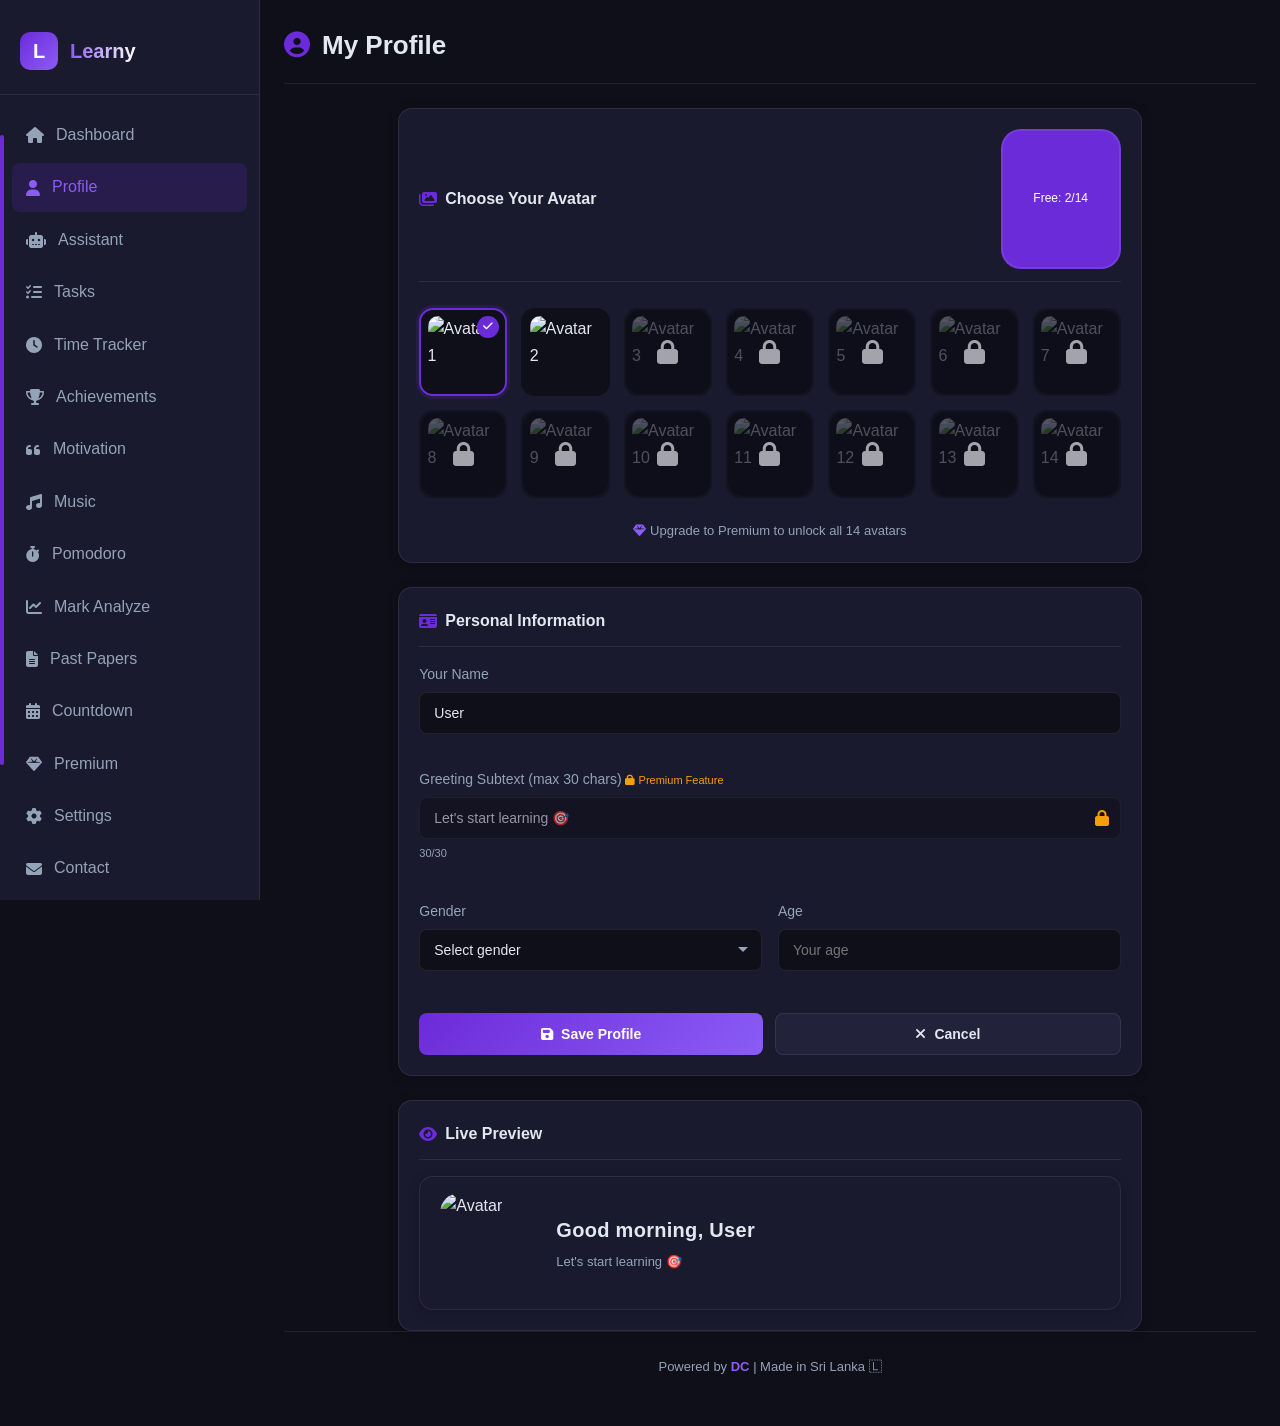
==== commit 52af9e81: "Update profile.html" ====
--- a/profile.html
+++ b/profile.html
@@ -6,124 +6,166 @@
     <title>Learny - Profile</title>
     <link rel="stylesheet" href="style.css">
     <link rel="stylesheet" href="https://cdnjs.cloudflare.com/ajax/libs/font-awesome/6.4.0/css/all.min.css">
-    <link href="https://fonts.googleapis.com/css2?family=Inter:wght@300;400;500;600;700;800&display=swap" rel="stylesheet">
 </head>
 <body>
     <div class="app-container">
+        <!-- Sidebar -->
         <aside class="sidebar">
             <div class="sidebar-header">
                 <div class="sidebar-logo">L</div>
-                <span class="sidebar-title">Learny</span>
-            </div>
-            <nav class="nav-list">
-                <div class="nav-item"><a href="index.html"><i class="fa fa-home"></i> Dashboard</a></div>
-                <div class="nav-item active"><a href="profile.html"><i class="fa fa-user"></i> Profile</a></div>
-                <div class="nav-item"><a href="assistant.html"><i class="fa fa-robot"></i> Assistant</a></div>
-                <div class="nav-item"><a href="tasks.html"><i class="fa fa-tasks"></i> Tasks</a></div>
-                <div class="nav-item"><a href="time.html"><i class="fa fa-clock"></i> Time Tracker</a></div>
-                <div class="nav-item"><a href="achievements.html"><i class="fa fa-trophy"></i> Achievements</a></div>
-                <div class="nav-item"><a href="motivation.html"><i class="fa fa-lightbulb"></i> Motivation</a></div>
-                <div class="nav-item"><a href="music.html"><i class="fa fa-music"></i> Music</a></div>
-                <div class="nav-item"><a href="pomodoro.html"><i class="fa fa-stopwatch"></i> Pomodoro</a></div>
-                <div class="nav-item"><a href="mark.html"><i class="fa fa-chart-line"></i> Mark Analyze</a></div>
-                <div class="nav-item"><a href="pastpapers.html"><i class="fa fa-file-alt"></i> Past Papers</a></div>
-                <div class="nav-item"><a href="countdown.html"><i class="fa fa-calendar-alt"></i> Countdown</a></div>
-                <div class="nav-item"><a href="settings.html"><i class="fa fa-cog"></i> Settings</a></div>
-                <div class="nav-item"><a href="contact.html"><i class="fa fa-envelope"></i> Contact</a></div>
-                <div class="nav-item"><a href="rate.html"><i class="fa fa-star"></i> Rate Us</a></div>
-            </nav>
+                <div class="sidebar-title">Learny</div>
+            </div>
+            <ul class="nav-list">
+                <li class="nav-item"><a href="index.html"><i class="fa fa-home"></i> Dashboard</a></li>
+                <li class="nav-item active"><a href="profile.html"><i class="fa fa-user"></i> Profile</a></li>
+                <li class="nav-item"><a href="assistant.html"><i class="fa fa-robot"></i> Assistant</a></li>
+                <li class="nav-item"><a href="tasks.html"><i class="fa fa-tasks"></i> Tasks</a></li>
+                <li class="nav-item"><a href="time.html"><i class="fa fa-clock"></i> Time Tracker</a></li>
+                <li class="nav-item"><a href="achievements.html"><i class="fa fa-trophy"></i> Achievements</a></li>
+                <li class="nav-item"><a href="motivation.html"><i class="fa fa-quote-left"></i> Motivation</a></li>
+                <li class="nav-item"><a href="music.html"><i class="fa fa-music"></i> Music</a></li>
+                <li class="nav-item"><a href="pomodoro.html"><i class="fa fa-stopwatch"></i> Pomodoro</a></li>
+                <li class="nav-item"><a href="mark.html"><i class="fa fa-chart-line"></i> Mark Analyze</a></li>
+                <li class="nav-item"><a href="pastpapers.html"><i class="fa fa-file-alt"></i> Past Papers</a></li>
+                <li class="nav-item"><a href="countdown.html"><i class="fa fa-calendar-alt"></i> Countdown</a></li>
+                <li class="nav-item"><a href="premium.html"><i class="fa fa-gem"></i> Premium</a></li>
+                <li class="nav-item"><a href="settings.html"><i class="fa fa-cog"></i> Settings</a></li>
+                <li class="nav-item"><a href="contact.html"><i class="fa fa-envelope"></i> Contact</a></li>
+                <li class="nav-item"><a href="rate.html"><i class="fa fa-star"></i> Rate Us</a></li>
+            </ul>
             <div class="sidebar-welcome">
-                <p class="welcome-text" id="sidebar-username">Welcome, User!</p>
-                <div class="divider"></div>
+                <p id="sidebar-username">Welcome, User!</p>
                 <p>Stay focused & keep learning ✨</p>
             </div>
         </aside>
 
+        <!-- Main Content -->
         <main class="main-content">
-            <header class="page-header">
+            <div class="page-header">
+                <h1 class="page-title"><i class="fa fa-user-circle"></i> My Profile</h1>
                 <button class="hamburger"><i class="fa fa-bars"></i></button>
-                <h1 class="page-title"><i class="fa fa-user-circle"></i> My Profile</h1>
-                <div class="header-actions"><button class="theme-toggle"><i class="fa fa-sun"></i></button></div>
-            </header>
+            </div>
 
             <div class="profile-container">
+                <!-- Avatar Selection -->
                 <div class="card mb-3">
-                    <div class="card-header"><h3 class="card-title"><i class="fa fa-image"></i> Choose Your Avatar</h3></div>
+                    <div class="card-header">
+                        <h2 class="card-title"><i class="fa fa-images"></i> Choose Your Avatar</h2>
+                        <span class="badge" style="background: var(--primary); color: #fff; padding: 4px 12px; border-radius: 20px; font-size: 12px;">Free: 2/14</span>
+                    </div>
                     <div class="avatar-grid">
-    <div class="avatar-option" data-avatar="https://i.postimg.cc/QdPYLqrV/AIRetouch-20260412-135002012.png">
-        <img src="https://i.postimg.cc/QdPYLqrV/AIRetouch-20260412-135002012.png" alt="Avatar 1">
-        <div class="avatar-check"><i class="fa fa-check"></i></div>
-    </div>
-    <div class="avatar-option" data-avatar="https://i.postimg.cc/vmJKntqc/AIRetouch-20260412-134105556.png">
-        <img src="https://i.postimg.cc/vmJKntqc/AIRetouch-20260412-134105556.png" alt="Avatar 2">
-        <div class="avatar-check"><i class="fa fa-check"></i></div>
-    </div>
-    <div class="avatar-option" data-avatar="https://i.postimg.cc/DyvM1Zgn/AIRetouch-20260412-134857396.png">
-        <img src="https://i.postimg.cc/DyvM1Zgn/AIRetouch-20260412-134857396.png" alt="Avatar 3">
-        <div class="avatar-check"><i class="fa fa-check"></i></div>
-    </div>
-    <div class="avatar-option" data-avatar="https://i.postimg.cc/CKqPwfhV/AIRetouch-20260412-134937423.png">
-        <img src="https://i.postimg.cc/CKqPwfhV/AIRetouch-20260412-134937423.png" alt="Avatar 4">
-        <div class="avatar-check"><i class="fa fa-check"></i></div>
-    </div>
-    <div class="avatar-option" data-avatar="https://i.postimg.cc/Twvk1Y1m/AIRetouch-20260412-140516089.png">
-        <img src="https://i.postimg.cc/Twvk1Y1m/AIRetouch-20260412-140516089.png" alt="Avatar 5">
-        <div class="avatar-check"><i class="fa fa-check"></i></div>
-    </div>
-    <div class="avatar-option" data-avatar="https://i.postimg.cc/SRDVg6rm/AIRetouch-20260412-140552262.png">
-        <img src="https://i.postimg.cc/SRDVg6rm/AIRetouch-20260412-140552262.png" alt="Avatar 6">
-        <div class="avatar-check"><i class="fa fa-check"></i></div>
-    </div>
-    <div class="avatar-option" data-avatar="https://i.postimg.cc/gcDMcpW0/AIRetouch-20260412-140700443.png">
-        <img src="https://i.postimg.cc/gcDMcpW0/AIRetouch-20260412-140700443.png" alt="Avatar 7">
-        <div class="avatar-check"><i class="fa fa-check"></i></div>
-    </div>
-    <div class="avatar-option" data-avatar="https://i.postimg.cc/TwB7j4Lm/AIRetouch-20260413-022006756.png">
-        <img src="https://i.postimg.cc/TwB7j4Lm/AIRetouch-20260413-022006756.png" alt="Avatar 8">
-        <div class="avatar-check"><i class="fa fa-check"></i></div>
-    </div>
-    <div class="avatar-option" data-avatar="https://i.postimg.cc/8krnkN95/AIRetouch-20260413-022021165.png">
-        <img src="https://i.postimg.cc/8krnkN95/AIRetouch-20260413-022021165.png" alt="Avatar 9">
-        <div class="avatar-check"><i class="fa fa-check"></i></div>
-    </div>
-    <div class="avatar-option" data-avatar="https://i.postimg.cc/TYMNpBvq/AIRetouch-20260413-022032646.png">
-        <img src="https://i.postimg.cc/TYMNpBvq/AIRetouch-20260413-022032646.png" alt="Avatar 10">
-        <div class="avatar-check"><i class="fa fa-check"></i></div>
-    </div>
-    <div class="avatar-option" data-avatar="https://i.postimg.cc/jSR8hN57/AIRetouch-20260413-022044951.png">
-        <img src="https://i.postimg.cc/jSR8hN57/AIRetouch-20260413-022044951.png" alt="Avatar 11">
-        <div class="avatar-check"><i class="fa fa-check"></i></div>
-    </div>
-    <div class="avatar-option" data-avatar="https://i.postimg.cc/FKRDM40b/AIRetouch-20260413-022119848.png">
-        <img src="https://i.postimg.cc/FKRDM40b/AIRetouch-20260413-022119848.png" alt="Avatar 12">
-        <div class="avatar-check"><i class="fa fa-check"></i></div>
-    </div>
-    <div class="avatar-option" data-avatar="https://i.postimg.cc/JzKpYnDv/AIRetouch-20260413-022108897.png">
-        <img src="https://i.postimg.cc/JzKpYnDv/AIRetouch-20260413-022108897.png" alt="Avatar 13">
-        <div class="avatar-check"><i class="fa fa-check"></i></div>
-    </div>
-    <div class="avatar-option" data-avatar="https://i.postimg.cc/5ycgQQTp/AIRetouch-20260413-022131038.png">
-        <img src="https://i.postimg.cc/5ycgQQTp/AIRetouch-20260413-022131038.png" alt="Avatar 14">
-        <div class="avatar-check"><i class="fa fa-check"></i></div>
-    </div>
-</div>
+                        <div class="avatar-option selected" data-avatar="https://i.postimg.cc/QdPYLqrV/AIRetouch-20260412-135002012.png">
+                            <img src="https://i.postimg.cc/QdPYLqrV/AIRetouch-20260412-135002012.png" alt="Avatar 1">
+                            <div class="avatar-check"><i class="fa fa-check"></i></div>
+                        </div>
+                        <div class="avatar-option" data-avatar="https://i.postimg.cc/vmJKntqc/AIRetouch-20260412-134105556.png">
+                            <img src="https://i.postimg.cc/vmJKntqc/AIRetouch-20260412-134105556.png" alt="Avatar 2">
+                            <div class="avatar-check"><i class="fa fa-check"></i></div>
+                        </div>
+                        <!-- Locked Avatars -->
+                        <div class="avatar-option locked" onclick="APP.showPremiumPopup('avatar')" style="position: relative; cursor: not-allowed; opacity: 0.6;">
+                            <img src="https://i.postimg.cc/DyvM1Zgn/AIRetouch-20260412-134857396.png" alt="Avatar 3">
+                            <div style="position: absolute; inset: 0; display: flex; align-items: center; justify-content: center; background: rgba(0,0,0,0.5); border-radius: 14px;">
+                                <i class="fa fa-lock" style="color: #fff; font-size: 24px;"></i>
+                            </div>
+                        </div>
+                        <div class="avatar-option locked" onclick="APP.showPremiumPopup('avatar')" style="position: relative; cursor: not-allowed; opacity: 0.6;">
+                            <img src="https://i.postimg.cc/CKqPwfhV/AIRetouch-20260412-134937423.png" alt="Avatar 4">
+                            <div style="position: absolute; inset: 0; display: flex; align-items: center; justify-content: center; background: rgba(0,0,0,0.5); border-radius: 14px;">
+                                <i class="fa fa-lock" style="color: #fff; font-size: 24px;"></i>
+                            </div>
+                        </div>
+                        <div class="avatar-option locked" onclick="APP.showPremiumPopup('avatar')" style="position: relative; cursor: not-allowed; opacity: 0.6;">
+                            <img src="https://i.postimg.cc/Twvk1Y1m/AIRetouch-20260412-140516089.png" alt="Avatar 5">
+                            <div style="position: absolute; inset: 0; display: flex; align-items: center; justify-content: center; background: rgba(0,0,0,0.5); border-radius: 14px;">
+                                <i class="fa fa-lock" style="color: #fff; font-size: 24px;"></i>
+                            </div>
+                        </div>
+                        <div class="avatar-option locked" onclick="APP.showPremiumPopup('avatar')" style="position: relative; cursor: not-allowed; opacity: 0.6;">
+                            <img src="https://i.postimg.cc/SRDVg6rm/AIRetouch-20260412-140552262.png" alt="Avatar 6">
+                            <div style="position: absolute; inset: 0; display: flex; align-items: center; justify-content: center; background: rgba(0,0,0,0.5); border-radius: 14px;">
+                                <i class="fa fa-lock" style="color: #fff; font-size: 24px;"></i>
+                            </div>
+                        </div>
+                        <div class="avatar-option locked" onclick="APP.showPremiumPopup('avatar')" style="position: relative; cursor: not-allowed; opacity: 0.6;">
+                            <img src="https://i.postimg.cc/gcDMcpW0/AIRetouch-20260412-140700443.png" alt="Avatar 7">
+                            <div style="position: absolute; inset: 0; display: flex; align-items: center; justify-content: center; background: rgba(0,0,0,0.5); border-radius: 14px;">
+                                <i class="fa fa-lock" style="color: #fff; font-size: 24px;"></i>
+                            </div>
+                        </div>
+                        <div class="avatar-option locked" onclick="APP.showPremiumPopup('avatar')" style="position: relative; cursor: not-allowed; opacity: 0.6;">
+                            <img src="https://i.postimg.cc/TwB7j4Lm/AIRetouch-20260413-022006756.png" alt="Avatar 8">
+                            <div style="position: absolute; inset: 0; display: flex; align-items: center; justify-content: center; background: rgba(0,0,0,0.5); border-radius: 14px;">
+                                <i class="fa fa-lock" style="color: #fff; font-size: 24px;"></i>
+                            </div>
+                        </div>
+                        <div class="avatar-option locked" onclick="APP.showPremiumPopup('avatar')" style="position: relative; cursor: not-allowed; opacity: 0.6;">
+                            <img src="https://i.postimg.cc/8krnkN95/AIRetouch-20260413-022021165.png" alt="Avatar 9">
+                            <div style="position: absolute; inset: 0; display: flex; align-items: center; justify-content: center; background: rgba(0,0,0,0.5); border-radius: 14px;">
+                                <i class="fa fa-lock" style="color: #fff; font-size: 24px;"></i>
+                            </div>
+                        </div>
+                        <div class="avatar-option locked" onclick="APP.showPremiumPopup('avatar')" style="position: relative; cursor: not-allowed; opacity: 0.6;">
+                            <img src="https://i.postimg.cc/TYMNpBvq/AIRetouch-20260413-022032646.png" alt="Avatar 10">
+                            <div style="position: absolute; inset: 0; display: flex; align-items: center; justify-content: center; background: rgba(0,0,0,0.5); border-radius: 14px;">
+                                <i class="fa fa-lock" style="color: #fff; font-size: 24px;"></i>
+                            </div>
+                        </div>
+                        <div class="avatar-option locked" onclick="APP.showPremiumPopup('avatar')" style="position: relative; cursor: not-allowed; opacity: 0.6;">
+                            <img src="https://i.postimg.cc/jSR8hN57/AIRetouch-20260413-022044951.png" alt="Avatar 11">
+                            <div style="position: absolute; inset: 0; display: flex; align-items: center; justify-content: center; background: rgba(0,0,0,0.5); border-radius: 14px;">
+                                <i class="fa fa-lock" style="color: #fff; font-size: 24px;"></i>
+                            </div>
+                        </div>
+                        <div class="avatar-option locked" onclick="APP.showPremiumPopup('avatar')" style="position: relative; cursor: not-allowed; opacity: 0.6;">
+                            <img src="https://i.postimg.cc/FKRDM40b/AIRetouch-20260413-022119848.png" alt="Avatar 12">
+                            <div style="position: absolute; inset: 0; display: flex; align-items: center; justify-content: center; background: rgba(0,0,0,0.5); border-radius: 14px;">
+                                <i class="fa fa-lock" style="color: #fff; font-size: 24px;"></i>
+                            </div>
+                        </div>
+                        <div class="avatar-option locked" onclick="APP.showPremiumPopup('avatar')" style="position: relative; cursor: not-allowed; opacity: 0.6;">
+                            <img src="https://i.postimg.cc/JzKpYnDv/AIRetouch-20260413-022108897.png" alt="Avatar 13">
+                            <div style="position: absolute; inset: 0; display: flex; align-items: center; justify-content: center; background: rgba(0,0,0,0.5); border-radius: 14px;">
+                                <i class="fa fa-lock" style="color: #fff; font-size: 24px;"></i>
+                            </div>
+                        </div>
+                        <div class="avatar-option locked" onclick="APP.showPremiumPopup('avatar')" style="position: relative; cursor: not-allowed; opacity: 0.6;">
+                            <img src="https://i.postimg.cc/5ycgQQTp/AIRetouch-20260413-022131038.png" alt="Avatar 14">
+                            <div style="position: absolute; inset: 0; display: flex; align-items: center; justify-content: center; background: rgba(0,0,0,0.5); border-radius: 14px;">
+                                <i class="fa fa-lock" style="color: #fff; font-size: 24px;"></i>
+                            </div>
+                        </div>
+                    </div>
+                    <p style="text-align: center; margin-top: 12px; color: var(--text-muted); font-size: 13px;">
+                        <i class="fa fa-gem" style="color: var(--primary-light);"></i> 
+                        Upgrade to Premium to unlock all 14 avatars
+                    </p>
                 </div>
 
+                <!-- Personal Information -->
                 <div class="card">
-                    <div class="card-header"><h3 class="card-title"><i class="fa fa-edit"></i> Personal Information</h3></div>
+                    <div class="card-header">
+                        <h2 class="card-title"><i class="fa fa-id-card"></i> Personal Information</h2>
+                    </div>
                     <form id="profile-form" class="profile-form">
                         <div class="form-group">
-                            <label for="profile-name"><i class="fa fa-user"></i> Your Name</label>
-                            <input type="text" id="profile-name" class="form-control" placeholder="Enter your name" required maxlength="30">
-                        </div>
-                        <div class="form-group">
-                            <label for="profile-subtext"><i class="fa fa-comment"></i> Greeting Subtext (max 30 chars)</label>
-                            <input type="text" id="profile-subtext" class="form-control" placeholder="Let's start learning 🎯" maxlength="30">
-                        </div>
+                            <label>Your Name</label>
+                            <input type="text" id="profile-name" class="form-control" placeholder="Enter your name" value="User">
+                        </div>
+                        
+                        <div class="form-group" style="position: relative;">
+                            <label>Greeting Subtext (max 30 chars) <span style="color: var(--warning); font-size: 11px;"><i class="fa fa-lock"></i> Premium Feature</span></label>
+                            <input type="text" id="profile-subtext" class="form-control" placeholder="Let's start learning 🎯" value="Let's start learning 🎯" maxlength="30" readonly style="opacity: 0.6; cursor: not-allowed;">
+                            <div style="position: absolute; right: 12px; top: 38px; cursor: pointer;" onclick="APP.showPremiumPopup('subtext')">
+                                <i class="fa fa-lock" style="color: var(--warning);"></i>
+                            </div>
+                            <small class="char-counter">30/30</small>
+                        </div>
+
                         <div class="form-row">
                             <div class="form-group">
-                                <label for="profile-gender"><i class="fa fa-venus-mars"></i> Gender</label>
-                                <select id="profile-gender" class="form-control" required>
+                                <label>Gender</label>
+                                <select id="profile-gender" class="form-control">
                                     <option value="">Select gender</option>
                                     <option value="male">Male</option>
                                     <option value="female">Female</option>
@@ -131,34 +173,95 @@
                                 </select>
                             </div>
                             <div class="form-group">
-                                <label for="profile-age"><i class="fa fa-birthday-cake"></i> Age</label>
-                                <input type="number" id="profile-age" class="form-control" placeholder="Your age" min="5" max="99" required>
-                            </div>
-                        </div>
+                                <label>Age</label>
+                                <input type="number" id="profile-age" class="form-control" placeholder="Your age" min="1" max="120">
+                            </div>
+                        </div>
+
                         <div class="form-actions">
-                            <button type="submit" class="btn btn-primary btn-lg"><i class="fa fa-save"></i> Save Profile</button>
-                            <button type="button" class="btn btn-secondary" onclick="window.location.href='index.html'"><i class="fa fa-times"></i> Cancel</button>
+                            <button type="submit" class="btn btn-primary">
+                                <i class="fa fa-save"></i> Save Profile
+                            </button>
+                            <button type="button" class="btn btn-secondary" onclick="window.location.href='index.html'">
+                                <i class="fa fa-times"></i> Cancel
+                            </button>
                         </div>
                     </form>
                 </div>
 
+                <!-- Live Preview -->
                 <div class="card mt-3">
-                    <div class="card-header"><h3 class="card-title"><i class="fa fa-eye"></i> Live Preview</h3></div>
-                    <div class="greeting-preview">
-                        <img id="preview-avatar" src="https://i.postimg.cc/QdPYLqrV/AIRetouch-20260412-135002012.png" alt="Preview" class="preview-avatar">
-                        <div class="preview-text">
-                            <span id="preview-greeting" class="greeting-text">Good morning, User</span>
-                            <span id="preview-subtext" class="subtext">Let's start learning 🎯</span>
+                    <div class="card-header">
+                        <h2 class="card-title"><i class="fa fa-eye"></i> Live Preview</h2>
+                    </div>
+                    <div class="greeting-banner">
+                        <div class="greeting-content">
+                            <img id="preview-avatar" src="https://i.postimg.cc/QdPYLqrV/AIRetouch-20260412-135002012.png" alt="Avatar" class="greeting-avatar">
+                            <div class="greeting-text-container">
+                                <div id="preview-greeting" class="greeting-full">Good morning, User</div>
+                                <div id="preview-subtext" class="greeting-sub">Let's start learning 🎯</div>
+                            </div>
                         </div>
                     </div>
                 </div>
             </div>
 
-            <footer class="site-footer">Powered by <a href="contact.html">DC</a> | Made in Sri Lanka 🇱🇰</footer>
+            <footer class="site-footer">
+                <p>Powered by <a href="contact.html">DC</a> | Made in Sri Lanka 🇱</p>
+            </footer>
         </main>
-        <div class="overlay"></div>
     </div>
-    <div id="notification-toast" class="notification"><i class="fa fa-check-circle"></i><span>Profile saved successfully!</span></div>
+
+    <div class="overlay" id="overlay"></div>
+    
+    <!-- Premium Popup Modal -->
+    <div class="modal" id="premium-modal">
+        <div style="text-align: center;">
+            <img src="https://i.postimg.cc/nrFwN8kn/gem.png" alt="Premium" style="width: 80px; height: 80px; margin-bottom: 16px;">
+            <h2 style="margin-bottom: 12px; color: var(--primary-light);">Premium Feature</h2>
+            <p id="premium-feature-text" style="color: var(--text-muted); margin-bottom: 20px; font-size: 14px;">This feature is only available for premium members.</p>
+            <div style="display: flex; gap: 12px; justify-content: center;">
+                <button class="btn btn-secondary" onclick="APP.closePremiumPopup()">Later</button>
+                <a href="premium.html" class="btn btn-primary">Upgrade Now</a>
+            </div>
+        </div>
+    </div>
+
+    <div id="notification-toast" class="notification">
+        <i class="fa fa-check-circle"></i>
+        <span>Profile saved successfully!</span>
+    </div>
+
     <script src="script.js"></script>
+    <script>
+        // Premium popup functions
+        APP.showPremiumPopup = function(feature) {
+            const texts = {
+                'avatar': 'Unlock all 14 premium avatars with your membership!',
+                'subtext': 'Customize your greeting subtext with premium access!',
+                'default': 'This feature is only available for premium members.'
+            };
+            document.getElementById('premium-feature-text').textContent = texts[feature] || texts.default;
+            document.getElementById('premium-modal').classList.add('show');
+            document.getElementById('overlay').classList.add('show');
+        };
+        
+        APP.closePremiumPopup = function() {
+            document.getElementById('premium-modal').classList.remove('show');
+            document.getElementById('overlay').classList.remove('show');
+        };
+        
+        // Close modal on overlay click
+        document.getElementById('overlay').addEventListener('click', APP.closePremiumPopup);
+        
+        // Avatar selection (only first 2)
+        document.querySelectorAll('.avatar-option:not(.locked)').forEach(option => {
+            option.addEventListener('click', () => {
+                document.querySelectorAll('.avatar-option').forEach(o => o.classList.remove('selected'));
+                option.classList.add('selected');
+                APP.updateGreetingUI();
+            });
+        });
+    </script>
 </body>
-</html>+</html>
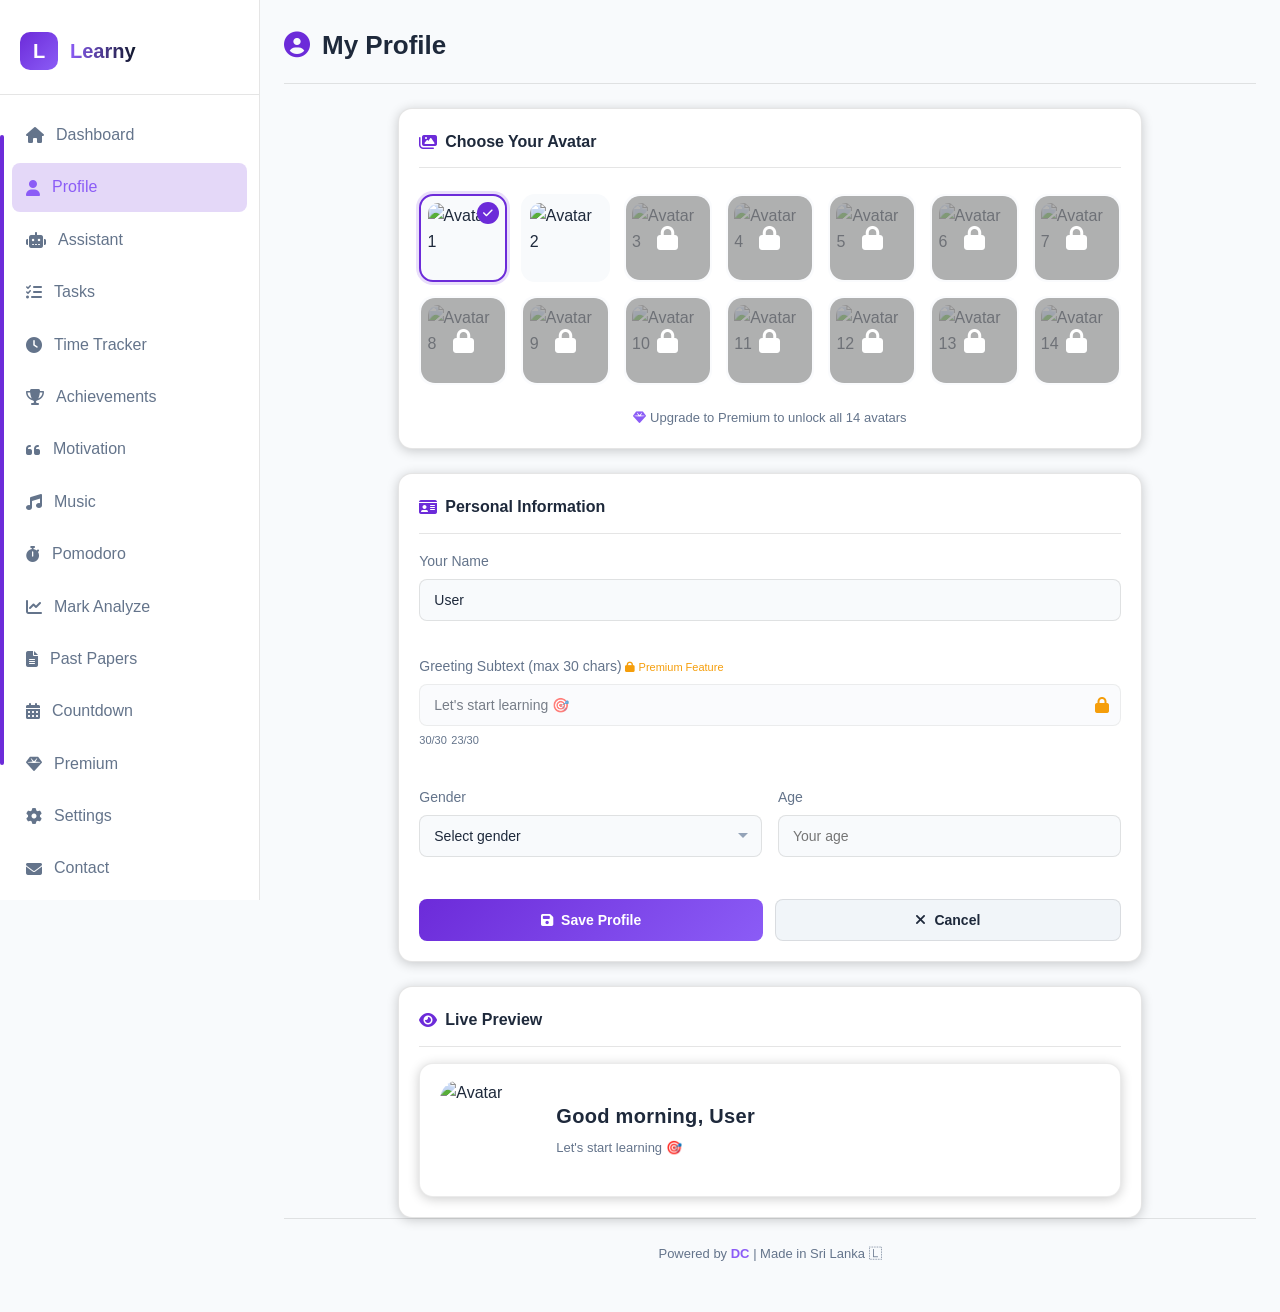
==== commit 64271587: "Update profile.html" ====
--- a/profile.html
+++ b/profile.html
@@ -51,7 +51,7 @@
                 <div class="card mb-3">
                     <div class="card-header">
                         <h2 class="card-title"><i class="fa fa-images"></i> Choose Your Avatar</h2>
-                        <span class="badge" style="background: var(--primary); color: #fff; padding: 4px 12px; border-radius: 20px; font-size: 12px;">Free: 2/14</span>
+                        
                     </div>
                     <div class="avatar-grid">
                         <div class="avatar-option selected" data-avatar="https://i.postimg.cc/QdPYLqrV/AIRetouch-20260412-135002012.png">
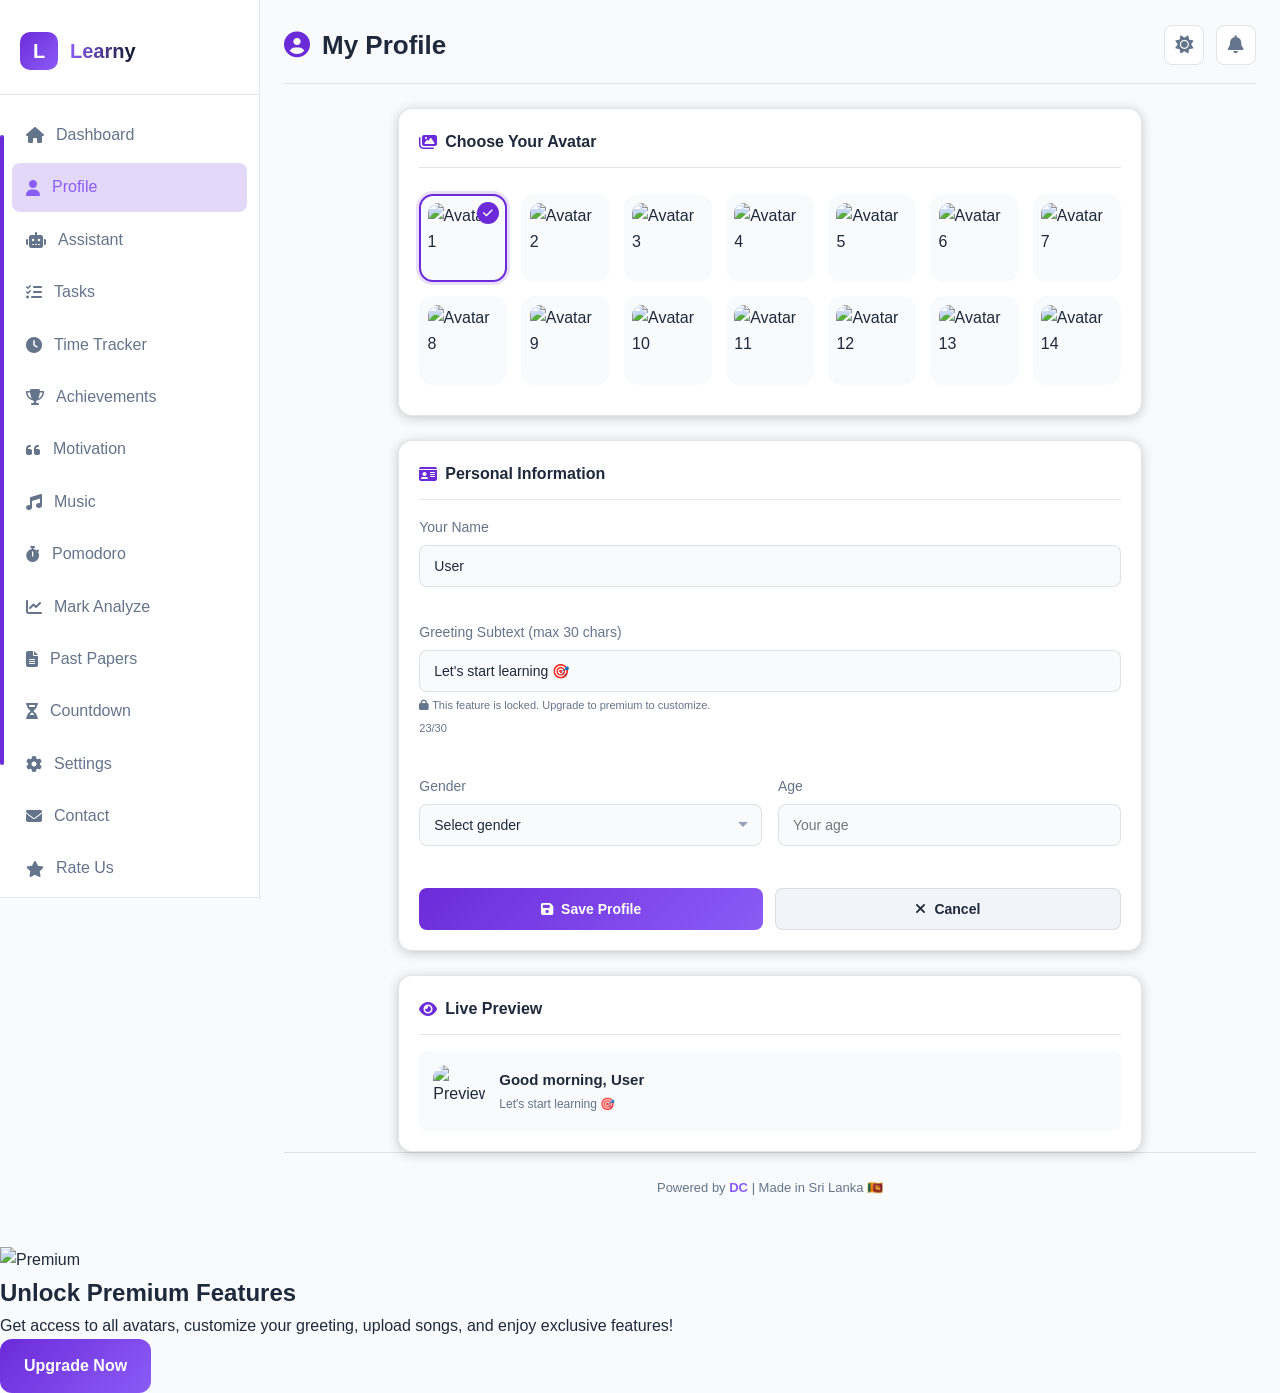
==== commit b8148624: "Update profile.html" ====
--- a/profile.html
+++ b/profile.html
@@ -8,8 +8,8 @@
     <link rel="stylesheet" href="https://cdnjs.cloudflare.com/ajax/libs/font-awesome/6.4.0/css/all.min.css">
 </head>
 <body>
+    <div class="overlay"></div>
     <div class="app-container">
-        <!-- Sidebar -->
         <aside class="sidebar">
             <div class="sidebar-header">
                 <div class="sidebar-logo">L</div>
@@ -27,31 +27,31 @@
                 <li class="nav-item"><a href="pomodoro.html"><i class="fa fa-stopwatch"></i> Pomodoro</a></li>
                 <li class="nav-item"><a href="mark.html"><i class="fa fa-chart-line"></i> Mark Analyze</a></li>
                 <li class="nav-item"><a href="pastpapers.html"><i class="fa fa-file-alt"></i> Past Papers</a></li>
-                <li class="nav-item"><a href="countdown.html"><i class="fa fa-calendar-alt"></i> Countdown</a></li>
-                <li class="nav-item"><a href="premium.html"><i class="fa fa-gem"></i> Premium</a></li>
+                <li class="nav-item"><a href="countdown.html"><i class="fa fa-hourglass-half"></i> Countdown</a></li>
                 <li class="nav-item"><a href="settings.html"><i class="fa fa-cog"></i> Settings</a></li>
                 <li class="nav-item"><a href="contact.html"><i class="fa fa-envelope"></i> Contact</a></li>
                 <li class="nav-item"><a href="rate.html"><i class="fa fa-star"></i> Rate Us</a></li>
             </ul>
             <div class="sidebar-welcome">
-                <p id="sidebar-username">Welcome, User!</p>
-                <p>Stay focused & keep learning ✨</p>
+                <p>Welcome, <span id="sidebar-username">User</span>!</p>
+                <div class="welcome-text">Stay focused & keep learning ✨</div>
+                <div class="divider"></div>
             </div>
         </aside>
 
-        <!-- Main Content -->
         <main class="main-content">
             <div class="page-header">
                 <h1 class="page-title"><i class="fa fa-user-circle"></i> My Profile</h1>
-                <button class="hamburger"><i class="fa fa-bars"></i></button>
+                <div class="header-actions">
+                    <button class="theme-toggle"><i class="fa fa-moon"></i></button>
+                    <button class="notif-btn"><i class="fa fa-bell"></i></button>
+                </div>
             </div>
 
             <div class="profile-container">
-                <!-- Avatar Selection -->
                 <div class="card mb-3">
                     <div class="card-header">
                         <h2 class="card-title"><i class="fa fa-images"></i> Choose Your Avatar</h2>
-                        
                     </div>
                     <div class="avatar-grid">
                         <div class="avatar-option selected" data-avatar="https://i.postimg.cc/QdPYLqrV/AIRetouch-20260412-135002012.png">
@@ -62,87 +62,57 @@
                             <img src="https://i.postimg.cc/vmJKntqc/AIRetouch-20260412-134105556.png" alt="Avatar 2">
                             <div class="avatar-check"><i class="fa fa-check"></i></div>
                         </div>
-                        <!-- Locked Avatars -->
-                        <div class="avatar-option locked" onclick="APP.showPremiumPopup('avatar')" style="position: relative; cursor: not-allowed; opacity: 0.6;">
+                        <div class="avatar-option locked" data-avatar="https://i.postimg.cc/DyvM1Zgn/AIRetouch-20260412-134857396.png">
                             <img src="https://i.postimg.cc/DyvM1Zgn/AIRetouch-20260412-134857396.png" alt="Avatar 3">
-                            <div style="position: absolute; inset: 0; display: flex; align-items: center; justify-content: center; background: rgba(0,0,0,0.5); border-radius: 14px;">
-                                <i class="fa fa-lock" style="color: #fff; font-size: 24px;"></i>
-                            </div>
-                        </div>
-                        <div class="avatar-option locked" onclick="APP.showPremiumPopup('avatar')" style="position: relative; cursor: not-allowed; opacity: 0.6;">
+                            <div class="avatar-check"><i class="fa fa-check"></i></div>
+                        </div>
+                        <div class="avatar-option locked" data-avatar="https://i.postimg.cc/CKqPwfhV/AIRetouch-20260412-134937423.png">
                             <img src="https://i.postimg.cc/CKqPwfhV/AIRetouch-20260412-134937423.png" alt="Avatar 4">
-                            <div style="position: absolute; inset: 0; display: flex; align-items: center; justify-content: center; background: rgba(0,0,0,0.5); border-radius: 14px;">
-                                <i class="fa fa-lock" style="color: #fff; font-size: 24px;"></i>
-                            </div>
-                        </div>
-                        <div class="avatar-option locked" onclick="APP.showPremiumPopup('avatar')" style="position: relative; cursor: not-allowed; opacity: 0.6;">
+                            <div class="avatar-check"><i class="fa fa-check"></i></div>
+                        </div>
+                        <div class="avatar-option locked" data-avatar="https://i.postimg.cc/Twvk1Y1m/AIRetouch-20260412-140516089.png">
                             <img src="https://i.postimg.cc/Twvk1Y1m/AIRetouch-20260412-140516089.png" alt="Avatar 5">
-                            <div style="position: absolute; inset: 0; display: flex; align-items: center; justify-content: center; background: rgba(0,0,0,0.5); border-radius: 14px;">
-                                <i class="fa fa-lock" style="color: #fff; font-size: 24px;"></i>
-                            </div>
-                        </div>
-                        <div class="avatar-option locked" onclick="APP.showPremiumPopup('avatar')" style="position: relative; cursor: not-allowed; opacity: 0.6;">
+                            <div class="avatar-check"><i class="fa fa-check"></i></div>
+                        </div>
+                        <div class="avatar-option locked" data-avatar="https://i.postimg.cc/SRDVg6rm/AIRetouch-20260412-140552262.png">
                             <img src="https://i.postimg.cc/SRDVg6rm/AIRetouch-20260412-140552262.png" alt="Avatar 6">
-                            <div style="position: absolute; inset: 0; display: flex; align-items: center; justify-content: center; background: rgba(0,0,0,0.5); border-radius: 14px;">
-                                <i class="fa fa-lock" style="color: #fff; font-size: 24px;"></i>
-                            </div>
-                        </div>
-                        <div class="avatar-option locked" onclick="APP.showPremiumPopup('avatar')" style="position: relative; cursor: not-allowed; opacity: 0.6;">
+                            <div class="avatar-check"><i class="fa fa-check"></i></div>
+                        </div>
+                        <div class="avatar-option locked" data-avatar="https://i.postimg.cc/gcDMcpW0/AIRetouch-20260412-140700443.png">
                             <img src="https://i.postimg.cc/gcDMcpW0/AIRetouch-20260412-140700443.png" alt="Avatar 7">
-                            <div style="position: absolute; inset: 0; display: flex; align-items: center; justify-content: center; background: rgba(0,0,0,0.5); border-radius: 14px;">
-                                <i class="fa fa-lock" style="color: #fff; font-size: 24px;"></i>
-                            </div>
-                        </div>
-                        <div class="avatar-option locked" onclick="APP.showPremiumPopup('avatar')" style="position: relative; cursor: not-allowed; opacity: 0.6;">
+                            <div class="avatar-check"><i class="fa fa-check"></i></div>
+                        </div>
+                        <div class="avatar-option locked" data-avatar="https://i.postimg.cc/TwB7j4Lm/AIRetouch-20260413-022006756.png">
                             <img src="https://i.postimg.cc/TwB7j4Lm/AIRetouch-20260413-022006756.png" alt="Avatar 8">
-                            <div style="position: absolute; inset: 0; display: flex; align-items: center; justify-content: center; background: rgba(0,0,0,0.5); border-radius: 14px;">
-                                <i class="fa fa-lock" style="color: #fff; font-size: 24px;"></i>
-                            </div>
-                        </div>
-                        <div class="avatar-option locked" onclick="APP.showPremiumPopup('avatar')" style="position: relative; cursor: not-allowed; opacity: 0.6;">
+                            <div class="avatar-check"><i class="fa fa-check"></i></div>
+                        </div>
+                        <div class="avatar-option locked" data-avatar="https://i.postimg.cc/8krnkN95/AIRetouch-20260413-022021165.png">
                             <img src="https://i.postimg.cc/8krnkN95/AIRetouch-20260413-022021165.png" alt="Avatar 9">
-                            <div style="position: absolute; inset: 0; display: flex; align-items: center; justify-content: center; background: rgba(0,0,0,0.5); border-radius: 14px;">
-                                <i class="fa fa-lock" style="color: #fff; font-size: 24px;"></i>
-                            </div>
-                        </div>
-                        <div class="avatar-option locked" onclick="APP.showPremiumPopup('avatar')" style="position: relative; cursor: not-allowed; opacity: 0.6;">
+                            <div class="avatar-check"><i class="fa fa-check"></i></div>
+                        </div>
+                        <div class="avatar-option locked" data-avatar="https://i.postimg.cc/TYMNpBvq/AIRetouch-20260413-022032646.png">
                             <img src="https://i.postimg.cc/TYMNpBvq/AIRetouch-20260413-022032646.png" alt="Avatar 10">
-                            <div style="position: absolute; inset: 0; display: flex; align-items: center; justify-content: center; background: rgba(0,0,0,0.5); border-radius: 14px;">
-                                <i class="fa fa-lock" style="color: #fff; font-size: 24px;"></i>
-                            </div>
-                        </div>
-                        <div class="avatar-option locked" onclick="APP.showPremiumPopup('avatar')" style="position: relative; cursor: not-allowed; opacity: 0.6;">
+                            <div class="avatar-check"><i class="fa fa-check"></i></div>
+                        </div>
+                        <div class="avatar-option locked" data-avatar="https://i.postimg.cc/jSR8hN57/AIRetouch-20260413-022044951.png">
                             <img src="https://i.postimg.cc/jSR8hN57/AIRetouch-20260413-022044951.png" alt="Avatar 11">
-                            <div style="position: absolute; inset: 0; display: flex; align-items: center; justify-content: center; background: rgba(0,0,0,0.5); border-radius: 14px;">
-                                <i class="fa fa-lock" style="color: #fff; font-size: 24px;"></i>
-                            </div>
-                        </div>
-                        <div class="avatar-option locked" onclick="APP.showPremiumPopup('avatar')" style="position: relative; cursor: not-allowed; opacity: 0.6;">
+                            <div class="avatar-check"><i class="fa fa-check"></i></div>
+                        </div>
+                        <div class="avatar-option locked" data-avatar="https://i.postimg.cc/FKRDM40b/AIRetouch-20260413-022119848.png">
                             <img src="https://i.postimg.cc/FKRDM40b/AIRetouch-20260413-022119848.png" alt="Avatar 12">
-                            <div style="position: absolute; inset: 0; display: flex; align-items: center; justify-content: center; background: rgba(0,0,0,0.5); border-radius: 14px;">
-                                <i class="fa fa-lock" style="color: #fff; font-size: 24px;"></i>
-                            </div>
-                        </div>
-                        <div class="avatar-option locked" onclick="APP.showPremiumPopup('avatar')" style="position: relative; cursor: not-allowed; opacity: 0.6;">
+                            <div class="avatar-check"><i class="fa fa-check"></i></div>
+                        </div>
+                        <div class="avatar-option locked" data-avatar="https://i.postimg.cc/JzKpYnDv/AIRetouch-20260413-022108897.png">
                             <img src="https://i.postimg.cc/JzKpYnDv/AIRetouch-20260413-022108897.png" alt="Avatar 13">
-                            <div style="position: absolute; inset: 0; display: flex; align-items: center; justify-content: center; background: rgba(0,0,0,0.5); border-radius: 14px;">
-                                <i class="fa fa-lock" style="color: #fff; font-size: 24px;"></i>
-                            </div>
-                        </div>
-                        <div class="avatar-option locked" onclick="APP.showPremiumPopup('avatar')" style="position: relative; cursor: not-allowed; opacity: 0.6;">
+                            <div class="avatar-check"><i class="fa fa-check"></i></div>
+                        </div>
+                        <div class="avatar-option locked" data-avatar="https://i.postimg.cc/5ycgQQTp/AIRetouch-20260413-022131038.png">
                             <img src="https://i.postimg.cc/5ycgQQTp/AIRetouch-20260413-022131038.png" alt="Avatar 14">
-                            <div style="position: absolute; inset: 0; display: flex; align-items: center; justify-content: center; background: rgba(0,0,0,0.5); border-radius: 14px;">
-                                <i class="fa fa-lock" style="color: #fff; font-size: 24px;"></i>
-                            </div>
-                        </div>
-                    </div>
-                    <p style="text-align: center; margin-top: 12px; color: var(--text-muted); font-size: 13px;">
-                        <i class="fa fa-gem" style="color: var(--primary-light);"></i> 
-                        Upgrade to Premium to unlock all 14 avatars
-                    </p>
-                </div>
-
-                <!-- Personal Information -->
+                            <div class="avatar-check"><i class="fa fa-check"></i></div>
+                        </div>
+                    </div>
+                </div>
+
                 <div class="card">
                     <div class="card-header">
                         <h2 class="card-title"><i class="fa fa-id-card"></i> Personal Information</h2>
@@ -150,16 +120,15 @@
                     <form id="profile-form" class="profile-form">
                         <div class="form-group">
                             <label>Your Name</label>
-                            <input type="text" id="profile-name" class="form-control" placeholder="Enter your name" value="User">
+                            <input type="text" id="profile-name" class="form-control" placeholder="Enter your name" required>
                         </div>
                         
-                        <div class="form-group" style="position: relative;">
-                            <label>Greeting Subtext (max 30 chars) <span style="color: var(--warning); font-size: 11px;"><i class="fa fa-lock"></i> Premium Feature</span></label>
-                            <input type="text" id="profile-subtext" class="form-control" placeholder="Let's start learning 🎯" value="Let's start learning 🎯" maxlength="30" readonly style="opacity: 0.6; cursor: not-allowed;">
-                            <div style="position: absolute; right: 12px; top: 38px; cursor: pointer;" onclick="APP.showPremiumPopup('subtext')">
-                                <i class="fa fa-lock" style="color: var(--warning);"></i>
-                            </div>
-                            <small class="char-counter">30/30</small>
+                        <div class="form-group">
+                            <label>Greeting Subtext (max 30 chars)</label>
+                            <input type="text" id="profile-subtext" class="form-control" placeholder="Let's start learning 🎯" maxlength="30" readonly disabled>
+                            <small style="color: var(--text-muted); font-size: 11px; margin-top: 4px; display: block;">
+                                <i class="fa fa-lock"></i> This feature is locked. Upgrade to premium to customize.
+                            </small>
                         </div>
 
                         <div class="form-row">
@@ -179,51 +148,39 @@
                         </div>
 
                         <div class="form-actions">
-                            <button type="submit" class="btn btn-primary">
-                                <i class="fa fa-save"></i> Save Profile
-                            </button>
-                            <button type="button" class="btn btn-secondary" onclick="window.location.href='index.html'">
-                                <i class="fa fa-times"></i> Cancel
-                            </button>
+                            <button type="submit" class="btn btn-primary"><i class="fa fa-save"></i> Save Profile</button>
+                            <button type="button" class="btn btn-secondary" onclick="window.location.href='index.html'"><i class="fa fa-times"></i> Cancel</button>
                         </div>
                     </form>
                 </div>
 
-                <!-- Live Preview -->
                 <div class="card mt-3">
                     <div class="card-header">
                         <h2 class="card-title"><i class="fa fa-eye"></i> Live Preview</h2>
                     </div>
-                    <div class="greeting-banner">
-                        <div class="greeting-content">
-                            <img id="preview-avatar" src="https://i.postimg.cc/QdPYLqrV/AIRetouch-20260412-135002012.png" alt="Avatar" class="greeting-avatar">
-                            <div class="greeting-text-container">
-                                <div id="preview-greeting" class="greeting-full">Good morning, User</div>
-                                <div id="preview-subtext" class="greeting-sub">Let's start learning 🎯</div>
-                            </div>
+                    <div class="greeting-preview">
+                        <img id="preview-avatar" src="https://i.postimg.cc/QdPYLqrV/AIRetouch-20260412-135002012.png" alt="Preview" class="preview-avatar">
+                        <div class="preview-text">
+                            <div class="greeting-text" id="preview-greeting">Good morning, User</div>
+                            <div class="subtext" id="preview-subtext">Let's start learning 🎯</div>
                         </div>
                     </div>
                 </div>
             </div>
 
             <footer class="site-footer">
-                <p>Powered by <a href="contact.html">DC</a> | Made in Sri Lanka 🇱</p>
+                Powered by <a href="contact.html">DC</a> | Made in Sri Lanka 🇱🇰
             </footer>
         </main>
     </div>
 
-    <div class="overlay" id="overlay"></div>
-    
-    <!-- Premium Popup Modal -->
-    <div class="modal" id="premium-modal">
-        <div style="text-align: center;">
-            <img src="https://i.postimg.cc/nrFwN8kn/gem.png" alt="Premium" style="width: 80px; height: 80px; margin-bottom: 16px;">
-            <h2 style="margin-bottom: 12px; color: var(--primary-light);">Premium Feature</h2>
-            <p id="premium-feature-text" style="color: var(--text-muted); margin-bottom: 20px; font-size: 14px;">This feature is only available for premium members.</p>
-            <div style="display: flex; gap: 12px; justify-content: center;">
-                <button class="btn btn-secondary" onclick="APP.closePremiumPopup()">Later</button>
-                <a href="premium.html" class="btn btn-primary">Upgrade Now</a>
-            </div>
+    <!-- Premium Popup -->
+    <div class="premium-popup-overlay" id="premium-popup">
+        <div class="premium-popup">
+            <img src="https://i.postimg.cc/nrFwN8kn/gem.png" alt="Premium" class="premium-popup-img">
+            <h2>Unlock Premium Features</h2>
+            <p>Get access to all avatars, customize your greeting, upload songs, and enjoy exclusive features!</p>
+            <a href="premium.html" class="btn btn-primary btn-lg">Upgrade Now</a>
         </div>
     </div>
 
@@ -234,32 +191,34 @@
 
     <script src="script.js"></script>
     <script>
-        // Premium popup functions
-        APP.showPremiumPopup = function(feature) {
-            const texts = {
-                'avatar': 'Unlock all 14 premium avatars with your membership!',
-                'subtext': 'Customize your greeting subtext with premium access!',
-                'default': 'This feature is only available for premium members.'
-            };
-            document.getElementById('premium-feature-text').textContent = texts[feature] || texts.default;
-            document.getElementById('premium-modal').classList.add('show');
-            document.getElementById('overlay').classList.add('show');
-        };
-        
-        APP.closePremiumPopup = function() {
-            document.getElementById('premium-modal').classList.remove('show');
-            document.getElementById('overlay').classList.remove('show');
-        };
-        
-        // Close modal on overlay click
-        document.getElementById('overlay').addEventListener('click', APP.closePremiumPopup);
-        
-        // Avatar selection (only first 2)
-        document.querySelectorAll('.avatar-option:not(.locked)').forEach(option => {
-            option.addEventListener('click', () => {
-                document.querySelectorAll('.avatar-option').forEach(o => o.classList.remove('selected'));
-                option.classList.add('selected');
-                APP.updateGreetingUI();
+        // Premium features lock logic
+        document.addEventListener('DOMContentLoaded', function() {
+            const isPremium = localStorage.getItem('learny_premium') === 'true';
+            
+            if (!isPremium) {
+                // Lock avatars after first 2
+                document.querySelectorAll('.avatar-option').forEach((option, index) => {
+                    if (index >= 2) {
+                        option.classList.add('locked');
+                        option.addEventListener('click', function(e) {
+                            e.preventDefault();
+                            document.getElementById('premium-popup').classList.add('show');
+                        });
+                    }
+                });
+                
+                // Lock subtext field
+                const subtextInput = document.getElementById('profile-subtext');
+                subtextInput.addEventListener('click', function() {
+                    document.getElementById('premium-popup').classList.add('show');
+                });
+            }
+            
+            // Close popup on overlay click
+            document.querySelector('.premium-popup-overlay').addEventListener('click', function(e) {
+                if (e.target === this) {
+                    this.classList.remove('show');
+                }
             });
         });
     </script>
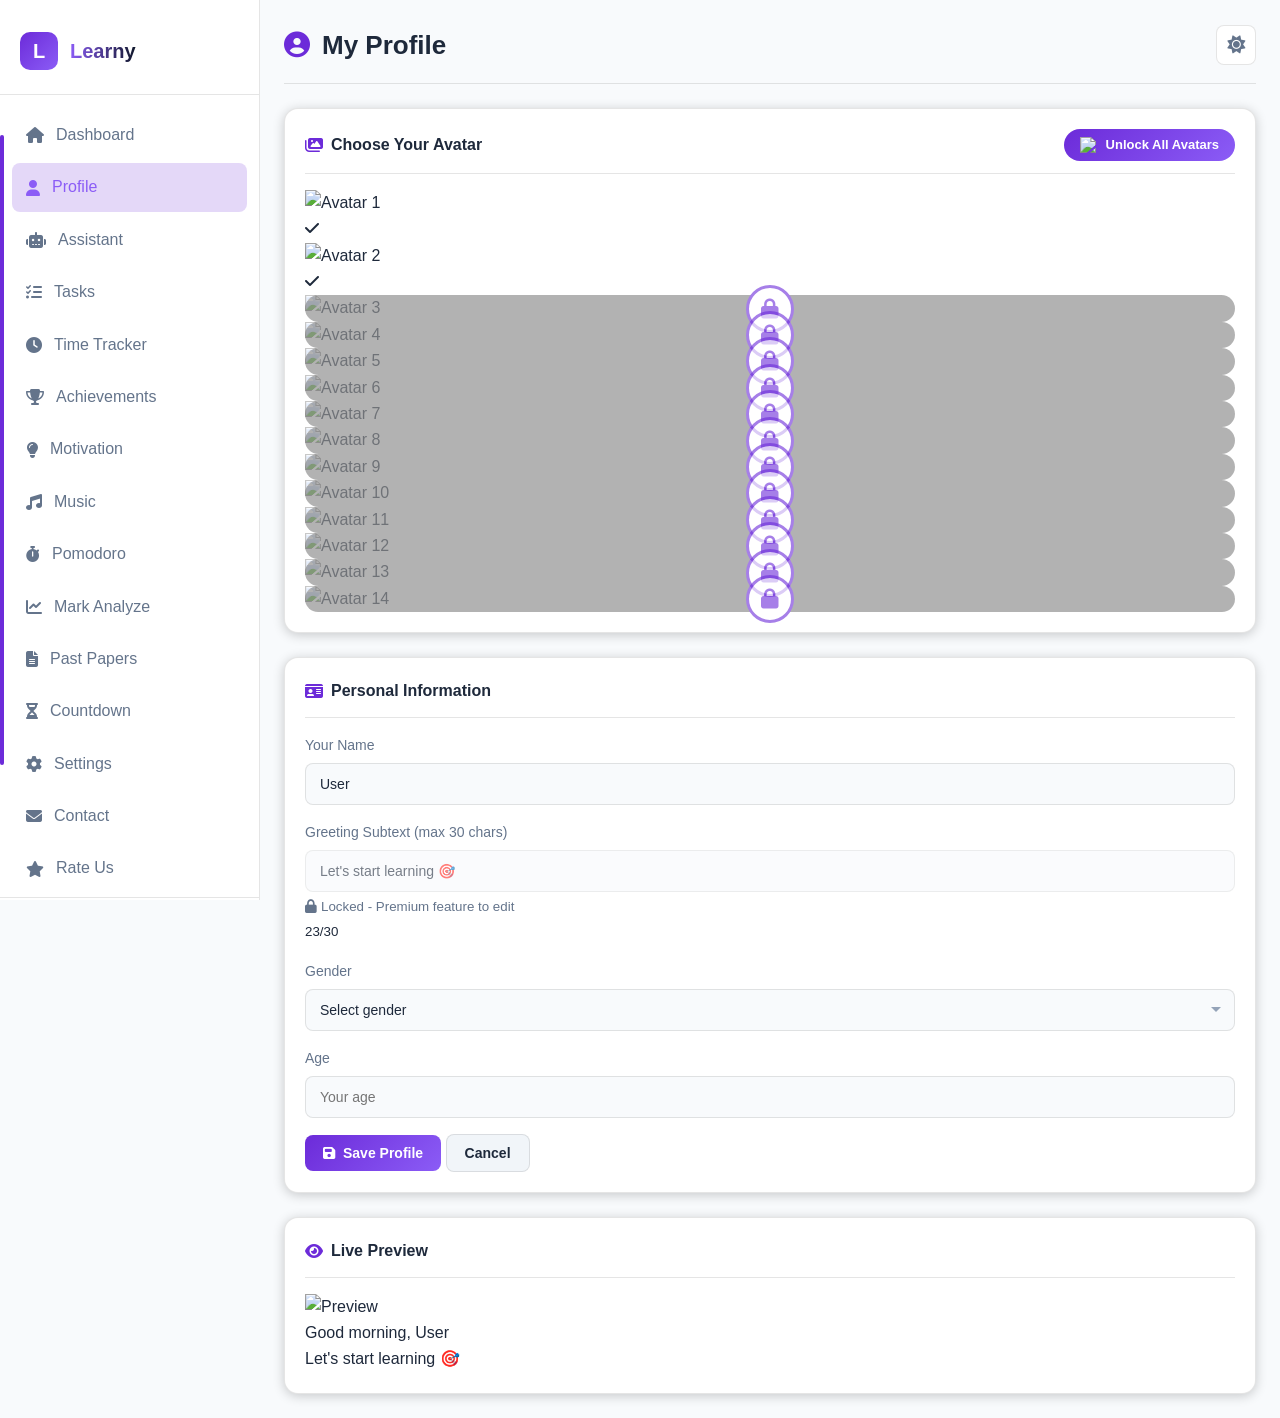
==== commit 34768720: "Update profile.html" ====
--- a/profile.html
+++ b/profile.html
@@ -8,107 +8,113 @@
     <link rel="stylesheet" href="https://cdnjs.cloudflare.com/ajax/libs/font-awesome/6.4.0/css/all.min.css">
 </head>
 <body>
-    <div class="overlay"></div>
     <div class="app-container">
         <aside class="sidebar">
             <div class="sidebar-header">
                 <div class="sidebar-logo">L</div>
                 <div class="sidebar-title">Learny</div>
             </div>
-            <ul class="nav-list">
-                <li class="nav-item"><a href="index.html"><i class="fa fa-home"></i> Dashboard</a></li>
-                <li class="nav-item active"><a href="profile.html"><i class="fa fa-user"></i> Profile</a></li>
-                <li class="nav-item"><a href="assistant.html"><i class="fa fa-robot"></i> Assistant</a></li>
-                <li class="nav-item"><a href="tasks.html"><i class="fa fa-tasks"></i> Tasks</a></li>
-                <li class="nav-item"><a href="time.html"><i class="fa fa-clock"></i> Time Tracker</a></li>
-                <li class="nav-item"><a href="achievements.html"><i class="fa fa-trophy"></i> Achievements</a></li>
-                <li class="nav-item"><a href="motivation.html"><i class="fa fa-quote-left"></i> Motivation</a></li>
-                <li class="nav-item"><a href="music.html"><i class="fa fa-music"></i> Music</a></li>
-                <li class="nav-item"><a href="pomodoro.html"><i class="fa fa-stopwatch"></i> Pomodoro</a></li>
-                <li class="nav-item"><a href="mark.html"><i class="fa fa-chart-line"></i> Mark Analyze</a></li>
-                <li class="nav-item"><a href="pastpapers.html"><i class="fa fa-file-alt"></i> Past Papers</a></li>
-                <li class="nav-item"><a href="countdown.html"><i class="fa fa-hourglass-half"></i> Countdown</a></li>
-                <li class="nav-item"><a href="settings.html"><i class="fa fa-cog"></i> Settings</a></li>
-                <li class="nav-item"><a href="contact.html"><i class="fa fa-envelope"></i> Contact</a></li>
-                <li class="nav-item"><a href="rate.html"><i class="fa fa-star"></i> Rate Us</a></li>
-            </ul>
+            <nav>
+                <ul class="nav-list">
+                    <li class="nav-item"><a href="index.html"><i class="fa fa-home"></i> Dashboard</a></li>
+                    <li class="nav-item active"><a href="profile.html"><i class="fa fa-user"></i> Profile</a></li>
+                    <li class="nav-item"><a href="assistant.html"><i class="fa fa-robot"></i> Assistant</a></li>
+                    <li class="nav-item"><a href="tasks.html"><i class="fa fa-tasks"></i> Tasks</a></li>
+                    <li class="nav-item"><a href="time.html"><i class="fa fa-clock"></i> Time Tracker</a></li>
+                    <li class="nav-item"><a href="achievements.html"><i class="fa fa-trophy"></i> Achievements</a></li>
+                    <li class="nav-item"><a href="motivation.html"><i class="fa fa-lightbulb"></i> Motivation</a></li>
+                    <li class="nav-item"><a href="music.html"><i class="fa fa-music"></i> Music</a></li>
+                    <li class="nav-item"><a href="pomodoro.html"><i class="fa fa-stopwatch"></i> Pomodoro</a></li>
+                    <li class="nav-item"><a href="mark.html"><i class="fa fa-chart-line"></i> Mark Analyze</a></li>
+                    <li class="nav-item"><a href="pastpapers.html"><i class="fa fa-file-alt"></i> Past Papers</a></li>
+                    <li class="nav-item"><a href="countdown.html"><i class="fa fa-hourglass-half"></i> Countdown</a></li>
+                    <li class="nav-item"><a href="settings.html"><i class="fa fa-cog"></i> Settings</a></li>
+                    <li class="nav-item"><a href="contact.html"><i class="fa fa-envelope"></i> Contact</a></li>
+                    <li class="nav-item"><a href="rate.html"><i class="fa fa-star"></i> Rate Us</a></li>
+                </ul>
+            </nav>
             <div class="sidebar-welcome">
-                <p>Welcome, <span id="sidebar-username">User</span>!</p>
-                <div class="welcome-text">Stay focused & keep learning ✨</div>
-                <div class="divider"></div>
+                <p id="sidebar-username">Welcome, User!</p>
+                <div class="sidebar-divider"></div>
+                <p>Stay focused & keep learning ✨</p>
             </div>
         </aside>
 
         <main class="main-content">
-            <div class="page-header">
+            <header class="page-header">
                 <h1 class="page-title"><i class="fa fa-user-circle"></i> My Profile</h1>
                 <div class="header-actions">
-                    <button class="theme-toggle"><i class="fa fa-moon"></i></button>
-                    <button class="notif-btn"><i class="fa fa-bell"></i></button>
-                </div>
-            </div>
+                    <button class="theme-toggle" onclick="APP.toggleTheme()">
+                        <i class="fa fa-moon"></i>
+                    </button>
+                </div>
+            </header>
 
             <div class="profile-container">
                 <div class="card mb-3">
                     <div class="card-header">
                         <h2 class="card-title"><i class="fa fa-images"></i> Choose Your Avatar</h2>
+                        <button class="btn btn-sm btn-primary premium-btn" onclick="showPremiumPopup()">
+                            <img src="https://i.postimg.cc/nrFwN8kn/gem.png" alt="Premium" style="width:16px;height:16px;vertical-align:middle;margin-right:4px;">
+                            Unlock All Avatars
+                        </button>
                     </div>
                     <div class="avatar-grid">
-                        <div class="avatar-option selected" data-avatar="https://i.postimg.cc/QdPYLqrV/AIRetouch-20260412-135002012.png">
+                        <div class="avatar-option selected" data-avatar="https://i.postimg.cc/QdPYLqrV/AIRetouch-20260412-135002012.png" onclick="selectAvatar(this)">
                             <img src="https://i.postimg.cc/QdPYLqrV/AIRetouch-20260412-135002012.png" alt="Avatar 1">
                             <div class="avatar-check"><i class="fa fa-check"></i></div>
                         </div>
-                        <div class="avatar-option" data-avatar="https://i.postimg.cc/vmJKntqc/AIRetouch-20260412-134105556.png">
+                        <div class="avatar-option" data-avatar="https://i.postimg.cc/vmJKntqc/AIRetouch-20260412-134105556.png" onclick="selectAvatar(this)">
                             <img src="https://i.postimg.cc/vmJKntqc/AIRetouch-20260412-134105556.png" alt="Avatar 2">
                             <div class="avatar-check"><i class="fa fa-check"></i></div>
                         </div>
-                        <div class="avatar-option locked" data-avatar="https://i.postimg.cc/DyvM1Zgn/AIRetouch-20260412-134857396.png">
+                        <div class="avatar-option locked" onclick="showPremiumPopup()">
                             <img src="https://i.postimg.cc/DyvM1Zgn/AIRetouch-20260412-134857396.png" alt="Avatar 3">
-                            <div class="avatar-check"><i class="fa fa-check"></i></div>
-                        </div>
-                        <div class="avatar-option locked" data-avatar="https://i.postimg.cc/CKqPwfhV/AIRetouch-20260412-134937423.png">
+                            <div class="lock-overlay"><i class="fa fa-lock"></i></div>
+                        </div>
+                        <div class="avatar-option locked" onclick="showPremiumPopup()">
                             <img src="https://i.postimg.cc/CKqPwfhV/AIRetouch-20260412-134937423.png" alt="Avatar 4">
-                            <div class="avatar-check"><i class="fa fa-check"></i></div>
-                        </div>
-                        <div class="avatar-option locked" data-avatar="https://i.postimg.cc/Twvk1Y1m/AIRetouch-20260412-140516089.png">
+                            <div class="lock-overlay"><i class="fa fa-lock"></i></div>
+                        </div>
+                        <div class="avatar-option locked" onclick="showPremiumPopup()">
                             <img src="https://i.postimg.cc/Twvk1Y1m/AIRetouch-20260412-140516089.png" alt="Avatar 5">
-                            <div class="avatar-check"><i class="fa fa-check"></i></div>
-                        </div>
-                        <div class="avatar-option locked" data-avatar="https://i.postimg.cc/SRDVg6rm/AIRetouch-20260412-140552262.png">
+                            <div class="lock-overlay"><i class="fa fa-lock"></i></div>
+                        </div>
+                        <div class="avatar-option locked" onclick="showPremiumPopup()">
                             <img src="https://i.postimg.cc/SRDVg6rm/AIRetouch-20260412-140552262.png" alt="Avatar 6">
-                            <div class="avatar-check"><i class="fa fa-check"></i></div>
-                        </div>
-                        <div class="avatar-option locked" data-avatar="https://i.postimg.cc/gcDMcpW0/AIRetouch-20260412-140700443.png">
+                            <div class="lock-overlay"><i class="fa fa-lock"></i></div>
+                        </div>
+                        <div class="avatar-option locked" onclick="showPremiumPopup()">
                             <img src="https://i.postimg.cc/gcDMcpW0/AIRetouch-20260412-140700443.png" alt="Avatar 7">
-                            <div class="avatar-check"><i class="fa fa-check"></i></div>
-                        </div>
-                        <div class="avatar-option locked" data-avatar="https://i.postimg.cc/TwB7j4Lm/AIRetouch-20260413-022006756.png">
+                            <div class="lock-overlay"><i class="fa fa-lock"></i></div>
+                        </div>
+                        <div class="avatar-option locked" onclick="showPremiumPopup()">
                             <img src="https://i.postimg.cc/TwB7j4Lm/AIRetouch-20260413-022006756.png" alt="Avatar 8">
-                            <div class="avatar-check"><i class="fa fa-check"></i></div>
-                        </div>
-                        <div class="avatar-option locked" data-avatar="https://i.postimg.cc/8krnkN95/AIRetouch-20260413-022021165.png">
+                            <div class="lock-overlay"><i class="fa fa-lock"></i></div>
+                        </div>
+                        <div class="avatar-option locked" onclick="showPremiumPopup()">
                             <img src="https://i.postimg.cc/8krnkN95/AIRetouch-20260413-022021165.png" alt="Avatar 9">
-                            <div class="avatar-check"><i class="fa fa-check"></i></div>
-                        </div>
-                        <div class="avatar-option locked" data-avatar="https://i.postimg.cc/TYMNpBvq/AIRetouch-20260413-022032646.png">
+                            <div class="lock-overlay"><i class="fa fa-lock"></i></div>
+                        </div>
+                        <div class="avatar-option locked" onclick="showPremiumPopup()">
                             <img src="https://i.postimg.cc/TYMNpBvq/AIRetouch-20260413-022032646.png" alt="Avatar 10">
-                            <div class="avatar-check"><i class="fa fa-check"></i></div>
-                        </div>
-                        <div class="avatar-option locked" data-avatar="https://i.postimg.cc/jSR8hN57/AIRetouch-20260413-022044951.png">
+                            <div class="lock-overlay"><i class="fa fa-lock"></i></div>
+                        </div>
+                        <div class="avatar-option locked" onclick="showPremiumPopup()">
                             <img src="https://i.postimg.cc/jSR8hN57/AIRetouch-20260413-022044951.png" alt="Avatar 11">
-                            <div class="avatar-check"><i class="fa fa-check"></i></div>
-                        </div>
-                        <div class="avatar-option locked" data-avatar="https://i.postimg.cc/FKRDM40b/AIRetouch-20260413-022119848.png">
+                            <div class="lock-overlay"><i class="fa fa-lock"></i></div>
+                        </div>
+                        <div class="avatar-option locked" onclick="showPremiumPopup()">
                             <img src="https://i.postimg.cc/FKRDM40b/AIRetouch-20260413-022119848.png" alt="Avatar 12">
-                            <div class="avatar-check"><i class="fa fa-check"></i></div>
-                        </div>
-                        <div class="avatar-option locked" data-avatar="https://i.postimg.cc/JzKpYnDv/AIRetouch-20260413-022108897.png">
+                            <div class="lock-overlay"><i class="fa fa-lock"></i></div>
+                        </div>
+                        <div class="avatar-option locked" onclick="showPremiumPopup()">
                             <img src="https://i.postimg.cc/JzKpYnDv/AIRetouch-20260413-022108897.png" alt="Avatar 13">
-                            <div class="avatar-check"><i class="fa fa-check"></i></div>
-                        </div>
-                        <div class="avatar-option locked" data-avatar="https://i.postimg.cc/5ycgQQTp/AIRetouch-20260413-022131038.png">
+                            <div class="lock-overlay"><i class="fa fa-lock"></i></div>
+                        </div>
+                        <div class="avatar-option locked" onclick="showPremiumPopup()">
                             <img src="https://i.postimg.cc/5ycgQQTp/AIRetouch-20260413-022131038.png" alt="Avatar 14">
-                            <div class="avatar-check"><i class="fa fa-check"></i></div>
+                            <div class="lock-overlay"><i class="fa fa-lock"></i></div>
                         </div>
                     </div>
                 </div>
@@ -120,15 +126,13 @@
                     <form id="profile-form" class="profile-form">
                         <div class="form-group">
                             <label>Your Name</label>
-                            <input type="text" id="profile-name" class="form-control" placeholder="Enter your name" required>
+                            <input type="text" id="profile-name" class="form-control" placeholder="Enter your name" value="User">
                         </div>
                         
                         <div class="form-group">
                             <label>Greeting Subtext (max 30 chars)</label>
-                            <input type="text" id="profile-subtext" class="form-control" placeholder="Let's start learning 🎯" maxlength="30" readonly disabled>
-                            <small style="color: var(--text-muted); font-size: 11px; margin-top: 4px; display: block;">
-                                <i class="fa fa-lock"></i> This feature is locked. Upgrade to premium to customize.
-                            </small>
+                            <input type="text" id="profile-subtext" class="form-control" placeholder="Let's start learning 🎯" value="Let's start learning 🎯" maxlength="30" readonly style="background:var(--bg-dark);opacity:0.6;cursor:not-allowed;">
+                            <small style="color:var(--text-muted);margin-top:4px;display:block;"><i class="fa fa-lock" style="margin-right:4px;"></i>Locked - Premium feature to edit</small>
                         </div>
 
                         <div class="form-row">
@@ -143,13 +147,13 @@
                             </div>
                             <div class="form-group">
                                 <label>Age</label>
-                                <input type="number" id="profile-age" class="form-control" placeholder="Your age" min="1" max="120">
+                                <input type="number" id="profile-age" class="form-control" placeholder="Your age">
                             </div>
                         </div>
 
                         <div class="form-actions">
                             <button type="submit" class="btn btn-primary"><i class="fa fa-save"></i> Save Profile</button>
-                            <button type="button" class="btn btn-secondary" onclick="window.location.href='index.html'"><i class="fa fa-times"></i> Cancel</button>
+                            <button type="button" class="btn btn-secondary" onclick="window.location.href='index.html'">Cancel</button>
                         </div>
                     </form>
                 </div>
@@ -167,60 +171,75 @@
                     </div>
                 </div>
             </div>
-
-            <footer class="site-footer">
-                Powered by <a href="contact.html">DC</a> | Made in Sri Lanka 🇱🇰
-            </footer>
         </main>
     </div>
 
-    <!-- Premium Popup -->
-    <div class="premium-popup-overlay" id="premium-popup">
-        <div class="premium-popup">
-            <img src="https://i.postimg.cc/nrFwN8kn/gem.png" alt="Premium" class="premium-popup-img">
-            <h2>Unlock Premium Features</h2>
-            <p>Get access to all avatars, customize your greeting, upload songs, and enjoy exclusive features!</p>
-            <a href="premium.html" class="btn btn-primary btn-lg">Upgrade Now</a>
+    <!-- Premium Popup Modal -->
+    <div id="premium-popup" class="modal-overlay" style="display:none;" onclick="closePremiumPopup(event)">
+        <div class="premium-popup-content" onclick="event.stopPropagation()">
+            <button class="close-popup" onclick="closePremiumPopup()">&times;</button>
+            <div class="premium-popup-header">
+                <img src="https://i.postimg.cc/nrFwN8kn/gem.png" alt="Premium" class="premium-gem-icon">
+                <h2>Unlock Premium Features</h2>
+            </div>
+            <div class="premium-popup-body">
+                <p class="premium-subtext">Get unlimited access to all avatars, features, and exclusive content</p>
+                <ul class="premium-features-list">
+                    <li><i class="fa fa-check-circle"></i> Unlock all 14+ avatars</li>
+                    <li><i class="fa fa-check-circle"></i> Customize greeting subtext</li>
+                    <li><i class="fa fa-check-circle"></i> Upload unlimited songs</li>
+                    <li><i class="fa fa-check-circle"></i> Export data to PDF</li>
+                    <li><i class="fa fa-check-circle"></i> 24/7 Priority support</li>
+                    <li><i class="fa fa-check-circle"></i> Ad-free experience</li>
+                </ul>
+            </div>
+            <div class="premium-popup-footer">
+                <a href="premium.html" class="btn btn-primary btn-lg" style="width:100%;justify-content:center;">
+                    <i class="fa fa-crown"></i> Go Premium Now
+                </a>
+            </div>
         </div>
     </div>
 
-    <div id="notification-toast" class="notification">
-        <i class="fa fa-check-circle"></i>
-        <span>Profile saved successfully!</span>
-    </div>
-
+    <div class="overlay" onclick="APP.closeSidebar()"></div>
     <script src="script.js"></script>
     <script>
-        // Premium features lock logic
-        document.addEventListener('DOMContentLoaded', function() {
-            const isPremium = localStorage.getItem('learny_premium') === 'true';
-            
-            if (!isPremium) {
-                // Lock avatars after first 2
-                document.querySelectorAll('.avatar-option').forEach((option, index) => {
-                    if (index >= 2) {
-                        option.classList.add('locked');
-                        option.addEventListener('click', function(e) {
-                            e.preventDefault();
-                            document.getElementById('premium-popup').classList.add('show');
-                        });
-                    }
-                });
-                
-                // Lock subtext field
-                const subtextInput = document.getElementById('profile-subtext');
-                subtextInput.addEventListener('click', function() {
-                    document.getElementById('premium-popup').classList.add('show');
-                });
+        // Premium feature functions
+        function showPremiumPopup() {
+            document.getElementById('premium-popup').style.display = 'flex';
+        }
+
+        function closePremiumPopup(event) {
+            if (!event || event.target.id === 'premium-popup' || event.target.className === 'close-popup') {
+                document.getElementById('premium-popup').style.display = 'none';
             }
-            
-            // Close popup on overlay click
-            document.querySelector('.premium-popup-overlay').addEventListener('click', function(e) {
-                if (e.target === this) {
-                    this.classList.remove('show');
-                }
+        }
+
+        function selectAvatar(element) {
+            if (element.classList.contains('locked')) {
+                showPremiumPopup();
+                return;
+            }
+            document.querySelectorAll('.avatar-option').forEach(opt => opt.classList.remove('selected'));
+            element.classList.add('selected');
+            const avatarUrl = element.dataset.avatar;
+            document.getElementById('preview-avatar').src = avatarUrl;
+        }
+
+        // Check if premium
+        const isPremium = localStorage.getItem('learny_premium') === 'true';
+        
+        // If premium, unlock all avatars
+        if (isPremium) {
+            document.querySelectorAll('.avatar-option.locked').forEach(opt => {
+                opt.classList.remove('locked');
+                opt.onclick = function() { selectAvatar(this); };
+                opt.querySelector('.lock-overlay').remove();
             });
-        });
+            document.getElementById('profile-subtext').removeAttribute('readonly');
+            document.getElementById('profile-subtext').style.opacity = '1';
+            document.getElementById('profile-subtext').style.cursor = 'text';
+        }
     </script>
 </body>
 </html>
--- a/style.css
+++ b/style.css
@@ -14,8 +14,6 @@
   --warning: #f59e0b;
   --info: #3b82f6;
   --border: rgba(255, 255, 255, 0.08);
-  --chart-grid: rgba(255, 255, 255, 0.05);
-  --chart-label: #94a3b8;
   --shadow: 0 4px 24px rgba(0, 0, 0, 0.35);
   --shadow-sm: 0 2px 12px rgba(0, 0, 0, 0.2);
   --radius: 14px;
@@ -42,49 +40,31 @@
   transition: background var(--transition), color var(--transition);
 }
 
-a, .btn {
-  text-decoration: none !important;
-}
-
-a:hover {
-  opacity: 0.9;
-}
-
-/* ========================================
-   SCROLLBAR - NEUTRAL BG COLOR
-   ======================================== */
+/* Scrollbar */
 ::-webkit-scrollbar {
   width: 8px;
 }
-
 ::-webkit-scrollbar-track {
   background: var(--bg-dark);
 }
-
 ::-webkit-scrollbar-thumb {
-  background: var(--bg-card-hover);
+  background: var(--primary);
   border-radius: 8px;
 }
 
-::-webkit-scrollbar-thumb:hover {
-  background: var(--primary);
-}
-
-* {
-  scrollbar-width: thin;
-  scrollbar-color: var(--bg-card-hover) var(--bg-dark);
-}
-
+/* Selection */
 ::selection {
   background: var(--primary);
   color: #fff;
 }
 
+/* Layout */
 .app-container {
   display: flex;
   min-height: 100vh;
 }
 
+/* Sidebar */
 .sidebar {
   position: fixed;
   top: 0;
@@ -192,6 +172,7 @@
   margin-bottom: 10px;
 }
 
+/* Main */
 .main-content {
   flex: 1;
   margin-left: 260px;
@@ -202,6 +183,7 @@
   transition: margin var(--transition);
 }
 
+/* Header */
 .page-header {
   display: flex;
   justify-content: space-between;
@@ -245,8 +227,7 @@
   align-items: center;
 }
 
-.theme-toggle,
-.notif-btn {
+.theme-toggle, .notif-btn {
   background: var(--bg-card);
   border: 1px solid var(--border);
   color: var(--text-muted);
@@ -261,13 +242,13 @@
   font-size: 18px;
 }
 
-.theme-toggle:hover,
-.notif-btn:hover {
+.theme-toggle:hover, .notif-btn:hover {
   background: var(--primary);
   color: #fff;
   border-color: var(--primary);
 }
 
+/* Cards */
 .card {
   background: var(--bg-card);
   border-radius: var(--radius);
@@ -303,6 +284,7 @@
   color: var(--primary);
 }
 
+/* Stats Grid */
 .stats-grid {
   display: grid;
   grid-template-columns: repeat(auto-fit, minmax(220px, 1fr));
@@ -338,30 +320,11 @@
   flex-shrink: 0;
 }
 
-.stat-icon.purple {
-  background: rgba(108, 43, 217, 0.2);
-  color: var(--primary-light);
-}
-
-.stat-icon.green {
-  background: rgba(16, 185, 129, 0.2);
-  color: var(--success);
-}
-
-.stat-icon.orange {
-  background: rgba(245, 158, 11, 0.2);
-  color: var(--warning);
-}
-
-.stat-icon.blue {
-  background: rgba(59, 130, 246, 0.2);
-  color: var(--info);
-}
-
-.stat-icon.red {
-  background: rgba(239, 68, 68, 0.2);
-  color: var(--danger);
-}
+.stat-icon.purple { background: rgba(108, 43, 217, 0.2); color: var(--primary-light); }
+.stat-icon.green { background: rgba(16, 185, 129, 0.2); color: var(--success); }
+.stat-icon.orange { background: rgba(245, 158, 11, 0.2); color: var(--warning); }
+.stat-icon.blue { background: rgba(59, 130, 246, 0.2); color: var(--info); }
+.stat-icon.red { background: rgba(239, 68, 68, 0.2); color: var(--danger); }
 
 .stat-info h3 {
   font-size: 28px;
@@ -376,6 +339,7 @@
   font-weight: 500;
 }
 
+/* Grid Layouts */
 .grid-2 {
   display: grid;
   grid-template-columns: 2fr 1fr;
@@ -390,6 +354,7 @@
   margin-bottom: 24px;
 }
 
+/* Buttons */
 .btn {
   padding: 10px 18px;
   border-radius: var(--radius-sm);
@@ -420,31 +385,10 @@
   border: 1px solid var(--border);
 }
 
-.btn-secondary:hover {
-  background: var(--bg-dark);
-  border-color: var(--primary);
-  color: var(--primary-light);
-}
-
-.btn-success {
-  background: var(--success);
-  color: #fff;
-}
-
-.btn-danger {
-  background: var(--danger);
-  color: #fff;
-}
-
-.btn-warning {
-  background: var(--warning);
-  color: #000;
-}
-
-.btn-info {
-  background: var(--info);
-  color: #fff;
-}
+.btn-success { background: var(--success); color: #fff; }
+.btn-danger { background: var(--danger); color: #fff; }
+.btn-warning { background: var(--warning); color: #000; }
+.btn-info { background: var(--info); color: #fff; }
 
 .btn-sm {
   padding: 6px 12px;
@@ -458,6 +402,7 @@
   border-radius: 12px;
 }
 
+/* Forms */
 .form-group {
   margin-bottom: 16px;
 }
@@ -494,6 +439,7 @@
   background-position: right 12px center;
 }
 
+/* Task Item */
 .task-list {
   max-height: 320px;
   overflow-y: auto;
@@ -563,10 +509,9 @@
   transition: opacity var(--transition);
 }
 
-.task-delete:hover {
-  opacity: 1;
-}
-
+.task-delete:hover { opacity: 1; }
+
+/* Progress Bar */
 .progress-container {
   background: var(--bg-dark);
   border-radius: 12px;
@@ -582,6 +527,7 @@
   transition: width 0.5s cubic-bezier(0.4, 0, 0.2, 1);
 }
 
+/* Tables */
 .table-responsive {
   overflow-x: auto;
 }
@@ -609,15 +555,14 @@
   background: var(--bg-card-hover);
 }
 
+/* Charts Container */
 .chart-container {
   width: 100%;
   height: 280px;
   position: relative;
-  background: linear-gradient(145deg, var(--bg-dark), var(--bg-card));
-  border-radius: var(--radius);
+  background: var(--bg-dark);
+  border-radius: var(--radius-sm);
   padding: 16px;
-  border: 1px solid var(--border);
-  box-shadow: var(--shadow-sm);
 }
 
 .chart-canvas {
@@ -625,16 +570,16 @@
   height: 100% !important;
 }
 
+/* Calendar */
 .calendar-grid {
   display: grid;
   grid-template-columns: repeat(7, 1fr);
-  gap: 6px;
+  gap: 4px;
 }
 
 .cal-day {
   aspect-ratio: 1;
   display: flex;
-  flex-direction: column;
   align-items: center;
   justify-content: center;
   border-radius: 8px;
@@ -644,20 +589,6 @@
   background: var(--bg-dark);
   color: var(--text-muted);
   font-weight: 500;
-  padding: 4px;
-}
-
-.cal-date-num {
-  font-weight: 700;
-  font-size: 14px;
-  line-height: 1;
-}
-
-.cal-hours {
-  font-size: 10px;
-  font-weight: 600;
-  margin-top: 2px;
-  color: var(--primary-light);
 }
 
 .cal-day:hover {
@@ -667,17 +598,14 @@
 
 .cal-day.has-data {
   background: rgba(108, 43, 217, 0.3);
-  color: var(--text-main);
+  color: var(--primary-light);
   border: 1px solid var(--primary);
 }
 
 .cal-day.today {
   background: var(--primary);
   color: #fff;
-}
-
-.cal-day.today .cal-hours {
-  color: #fff !important;
+  font-weight: 700;
 }
 
 .cal-header {
@@ -688,6 +616,7 @@
   padding: 8px 0;
 }
 
+/* Pomodoro */
 .pomodoro-display {
   font-size: 72px;
   font-weight: 900;
@@ -742,6 +671,7 @@
   color: var(--warning);
 }
 
+/* Music Player */
 .music-player {
   background: linear-gradient(135deg, var(--bg-card) 0%, rgba(108, 43, 217, 0.1) 100%);
   border-radius: var(--radius);
@@ -875,6 +805,7 @@
   color: var(--text-muted);
 }
 
+/* Achievement Badges */
 .badge-container {
   display: flex;
   gap: 16px;
@@ -903,33 +834,17 @@
   animation: badgeEarn 0.6s cubic-bezier(0.4, 0, 0.2, 1);
 }
 
-.badge.bronze {
-  border-color: #cd7f32;
-}
-
-.badge.silver {
-  border-color: #c0c0c0;
-}
-
-.badge.golden {
-  border-color: #ffd700;
-}
+.badge.bronze { border-color: #cd7f32; }
+.badge.silver { border-color: #c0c0c0; }
+.badge.golden { border-color: #ffd700; }
 
 .badge-icon {
   font-size: 40px;
 }
 
-.badge.bronze .badge-icon {
-  color: #cd7f32;
-}
-
-.badge.silver .badge-icon {
-  color: #c0c0c0;
-}
-
-.badge.golden .badge-icon {
-  color: #ffd700;
-}
+.badge.bronze .badge-icon { color: #cd7f32; }
+.badge.silver .badge-icon { color: #c0c0c0; }
+.badge.golden .badge-icon { color: #ffd700; }
 
 .badge-name {
   font-size: 14px;
@@ -942,103 +857,50 @@
   text-align: center;
 }
 
-.motivation-grid {
-  display: grid;
-  grid-template-columns: repeat(auto-fill, minmax(320px, 1fr));
-  gap: 20px;
-  padding-bottom: 24px;
-}
-
+/* Quotes */
 .quote-card {
-  background: var(--bg-card);
-  border: 1px solid var(--border);
-  border-radius: var(--radius);
-  padding: 28px 24px;
   text-align: center;
+  padding: 40px 24px;
+}
+
+.quote-text {
+  font-size: 22px;
+  font-style: italic;
+  line-height: 1.5;
+  margin-bottom: 16px;
   position: relative;
-  overflow: hidden;
-  transition: all var(--transition);
-  box-shadow: var(--shadow-sm);
-}
-
-.quote-card:hover {
-  transform: translateY(-6px);
-  box-shadow: var(--shadow);
-  border-color: var(--primary);
-}
-
-.quote-card::before {
-  content: '';
+}
+
+.quote-text::before {
+  content: '\f10d';
+  font-family: 'Font Awesome 6 Free';
+  font-weight: 900;
+  color: var(--primary);
+  font-size: 20px;
   position: absolute;
-  top: 0;
-  left: 0;
-  right: 0;
-  height: 4px;
-  background: linear-gradient(90deg, var(--primary), var(--primary-light));
-}
-
-.quote-text {
-  font-size: 18px;
-  font-style: italic;
-  line-height: 1.6;
-  margin-bottom: 16px;
-  color: var(--text-main);
-  position: relative;
-}
-
-.quote-text::before {
-  content: '\201C';
-  font-size: 48px;
-  color: var(--primary);
-  opacity: 0.3;
-  position: absolute;
-  top: -24px;
-  left: -12px;
-  font-family: serif;
+  top: -16px;
+  left: -24px;
 }
 
 .quote-author {
   color: var(--primary-light);
   font-weight: 600;
-  font-size: 14px;
-  margin-bottom: 14px;
-}
-
-.quote-sinhala {
-  font-size: 15px;
-  color: var(--text-muted);
-  line-height: 1.6;
-  margin-bottom: 16px;
-  opacity: 0;
-  max-height: 0;
-  overflow: hidden;
-  transition: all 0.4s cubic-bezier(0.4, 0, 0.2, 1);
-  background: rgba(108, 43, 217, 0.05);
-  padding: 0 12px;
-  border-radius: var(--radius-sm);
-}
-
-.quote-sinhala.show {
-  opacity: 1;
-  max-height: 300px;
-  padding: 12px;
-  margin-top: 8px;
-  margin-bottom: 12px;
+  font-size: 16px;
 }
 
 .translate-btn {
-  margin-top: 4px;
-  background: transparent;
+  margin-top: 12px;
+  background: none;
   border: 1px solid var(--border);
   color: var(--text-muted);
-  padding: 7px 16px;
+  padding: 6px 12px;
   border-radius: 20px;
   cursor: pointer;
+  display: inline-flex;
+  align-items: center;
+  gap: 6px;
   font-size: 12px;
   transition: all var(--transition);
-  display: inline-flex;
-  align-items: center;
-  gap: 6px;
 }
 
 .translate-btn:hover {
@@ -1047,22 +909,7 @@
   border-color: var(--primary);
 }
 
-.fade-in-anim {
-  animation: fadeInQuote 0.5s ease forwards;
-  opacity: 0;
-}
-
-@keyframes fadeInQuote {
-  from {
-    opacity: 0;
-    transform: translateY(15px);
-  }
-  to {
-    opacity: 1;
-    transform: translateY(0);
-  }
-}
-
+/* Countdown */
 .countdown-display {
   display: grid;
   grid-template-columns: repeat(4, 1fr);
@@ -1096,6 +943,7 @@
   margin-top: 6px;
 }
 
+/* Past Papers */
 .paper-link {
   display: flex;
   align-items: center;
@@ -1138,6 +986,7 @@
   color: var(--text-muted);
 }
 
+/* Settings */
 .theme-grid {
   display: grid;
   grid-template-columns: repeat(5, 1fr);
@@ -1173,6 +1022,7 @@
   color: var(--text-muted);
 }
 
+/* Contact */
 .contact-card {
   display: flex;
   gap: 20px;
@@ -1224,6 +1074,7 @@
   transform: translateY(-2px);
 }
 
+/* Rate Us */
 .stars-container {
   display: flex;
   gap: 12px;
@@ -1247,6 +1098,7 @@
   transform: scale(1.2);
 }
 
+/* FAQ */
 .faq-item {
   background: var(--bg-dark);
   border-radius: var(--radius-sm);
@@ -1288,6 +1140,7 @@
   transform: rotate(180deg);
 }
 
+/* Chat Assistant */
 .chat-container {
   height: 500px;
   display: flex;
@@ -1326,7 +1179,6 @@
   background: var(--primary);
   align-self: flex-end;
   border-bottom-right-radius: 4px;
-  color: #ffffff !important;
 }
 
 .chat-options {
@@ -1355,6 +1207,7 @@
   border-color: var(--primary);
 }
 
+/* Footer */
 .site-footer {
   margin-top: auto;
   padding: 24px;
@@ -1374,6 +1227,7 @@
   text-decoration: underline;
 }
 
+/* Notifications */
 .notification {
   position: fixed;
   top: 24px;
@@ -1400,6 +1254,7 @@
   font-size: 20px;
 }
 
+/* Confetti */
 .confetti {
   position: fixed;
   top: 0;
@@ -1410,6 +1265,7 @@
   z-index: 9999;
 }
 
+/* Overlay */
 .overlay {
   position: fixed;
   inset: 0;
@@ -1422,6 +1278,7 @@
   display: block;
 }
 
+/* Modal */
 .modal {
   position: fixed;
   top: 50%;
@@ -1445,787 +1302,91 @@
   transform: translate(-50%, -50%) scale(1);
 }
 
+/* Animations */
 @keyframes fadeIn {
-  from {
-    opacity: 0;
-    transform: translateY(10px);
-  }
-  to {
-    opacity: 1;
-    transform: translateY(0);
-  }
+  from { opacity: 0; transform: translateY(10px); }
+  to { opacity: 1; transform: translateY(0); }
 }
 
 @keyframes slideIn {
-  from {
-    opacity: 0;
-    transform: translateX(-20px);
-  }
-  to {
-    opacity: 1;
-    transform: translateX(0);
-  }
+  from { opacity: 0; transform: translateX(-20px); }
+  to { opacity: 1; transform: translateX(0); }
 }
 
 @keyframes messageSlide {
-  from {
-    opacity: 0;
-    transform: translateY(8px);
-  }
-  to {
-    opacity: 1;
-    transform: translateY(0);
-  }
+  from { opacity: 0; transform: translateY(8px); }
+  to { opacity: 1; transform: translateY(0); }
 }
 
 @keyframes badgeEarn {
-  0% {
-    transform: scale(0.5);
-    opacity: 0;
-  }
-  60% {
-    transform: scale(1.1);
-  }
-  100% {
-    transform: scale(1);
-    opacity: 1;
-  }
+  0% { transform: scale(0.5); opacity: 0; }
+  60% { transform: scale(1.1); }
+  100% { transform: scale(1); opacity: 1; }
 }
 
 @keyframes pulse {
-  0%,
-  100% {
-    transform: scale(1);
-  }
-  50% {
-    transform: scale(1.03);
-  }
+  0%, 100% { transform: scale(1); }
+  50% { transform: scale(1.03); }
 }
 
 @keyframes spin {
-  to {
-    transform: rotate(360deg);
-  }
+  to { transform: rotate(360deg); }
 }
 
 @keyframes progress {
-  from {
-    width: 0;
-  }
-}
-
-/* ========================================
-   QUICK STATS (Professional Clean Style)
-   ======================================== */
-.quick-stats-list {
-  display: flex;
-  flex-direction: column;
-  gap: 0;
-  padding: 4px 0;
-}
-
-.stat-row {
-  display: flex;
-  justify-content: space-between;
-  align-items: center;
-  padding: 10px 8px;
-  border-bottom: 1px solid var(--border);
-  transition: all var(--transition);
-}
-
-.stat-row:last-child {
-  border-bottom: none;
-  padding-bottom: 0;
-}
-
-.stat-row:hover {
-  background: rgba(108, 43, 217, 0.05);
-  transform: translateX(2px);
-}
-
-.stat-row span {
-  color: var(--text-muted);
-  font-size: 13px;
-  font-weight: 500;
-}
-
-.stat-row strong {
-  color: var(--primary-light);
-  font-size: 15px;
-  font-weight: 700;
-  font-variant-numeric: tabular-nums;
-  background: rgba(108, 43, 217, 0.12);
-  padding: 4px 10px;
-  border-radius: 6px;
-  min-width: 45px;
-  text-align: center;
-  transition: all var(--transition);
-}
-
-.stat-row:hover strong {
-  background: rgba(108, 43, 217, 0.18);
-  transform: scale(1.05);
-}
-
-/* ========================================
-   GREETING BANNER - DARK MODE
-   ======================================== */
-.greeting-banner {
-  background: var(--bg-card);
-  border: 1px solid var(--border);
-  border-radius: var(--radius);
-  box-shadow: var(--shadow-sm);
-  position: relative;
-  overflow: hidden;
-}
-
-.greeting-content {
-  display: flex;
-  align-items: center;
-  gap: 16px;
-  padding: 16px 20px;
-}
-
-.greeting-avatar {
-  width: 100px;
-  height: 100px;
-  border-radius: 20px;
-  object-fit: cover;
-  flex-shrink: 0;
-  transition: transform var(--transition);
-}
-
-.greeting-avatar:hover {
-  transform: scale(1.05);
-}
-
-.greeting-text-container {
-  display: flex;
-  flex-direction: column;
-  gap: 4px;
-  flex: 1;
-}
-
-.greeting-full {
-  font-size: 20px;
-  font-weight: 700;
-  color: var(--text-main);
-  letter-spacing: 0.3px;
-}
-
-.greeting-sub {
-  font-size: 13px;
-  color: var(--text-muted);
-}
-
-/* ✅ Light mode override */
-body.light .greeting-banner {
-  background: #ffffff;
-  border-color: rgba(0, 0, 0, 0.08);
-}
-
-/* ========================================
-   PROFILE PAGE STYLES
-   ======================================== */
-.profile-container {
-  max-width: 900px;
-  margin: 0 auto;
-}
-
-/* ✅ DESKTOP: 7 columns = 2 rows for 14 avatars */
-.avatar-grid {
-  display: grid;
-  grid-template-columns: repeat(7, 1fr);
-  gap: 14px;
-  padding: 10px 0;
-}
-
-.avatar-option {
-  position: relative;
-  cursor: pointer;
-  border-radius: 14px;
-  overflow: hidden;
-  border: 2px solid transparent;
-  transition: all var(--transition);
-  background: var(--bg-dark);
-  aspect-ratio: 1;
-  display: flex;
-  align-items: center;
-  justify-content: center;
-}
-
-.avatar-option:hover {
-  border-color: var(--primary-light);
-  transform: translateY(-3px);
-}
-
-.avatar-option.selected {
-  border-color: var(--primary);
-  box-shadow: 0 0 0 3px rgba(108, 43, 217, 0.15);
-}
-
-.avatar-option img {
-  width: 85%;
-  height: 85%;
-  object-fit: cover;
-  border-radius: 10px;
-  transition: transform var(--transition);
-}
-
-.avatar-option:hover img {
-  transform: scale(1.05);
-}
-
-.avatar-check {
-  position: absolute;
-  top: 6px;
-  right: 6px;
-  width: 22px;
-  height: 22px;
-  background: var(--primary);
-  border-radius: 50%;
-  display: flex;
-  align-items: center;
-  justify-content: center;
-  color: #fff;
-  font-size: 11px;
-  opacity: 0;
-  transform: scale(0.5);
-  transition: all var(--transition);
-}
-
-.avatar-option.selected .avatar-check {
-  opacity: 1;
-  transform: scale(1);
-}
-
-.profile-form {
-  display: flex;
-  flex-direction: column;
-  gap: 18px;
-}
-
-.form-row {
-  display: grid;
-  grid-template-columns: 1fr 1fr;
-  gap: 16px;
-}
-
-.form-actions {
-  display: flex;
-  gap: 12px;
-  margin-top: 8px;
-  flex-wrap: wrap;
-}
-
-.form-actions .btn {
-  flex: 1;
-  min-width: 140px;
-  justify-content: center;
-  padding: 12px 20px;
-  font-weight: 600;
-  display: inline-flex;
-  align-items: center;
-  gap: 8px;
-  border-radius: var(--radius-sm);
-  border: none;
-  cursor: pointer;
-  transition: all var(--transition);
-}
-
-.form-actions .btn-primary {
-  background: linear-gradient(135deg, var(--primary), var(--primary-light));
-  color: #fff;
-}
-
-.form-actions .btn-primary:hover {
-  opacity: 0.9;
-  transform: translateY(-1px);
-  box-shadow: 0 4px 16px rgba(108, 43, 217, 0.4);
-}
-
-.form-actions .btn-secondary {
-  background: var(--bg-card-hover);
-  color: var(--text-main);
-  border: 1px solid var(--border);
-}
-
-.form-actions .btn-secondary:hover {
-  background: var(--bg-dark);
-  border-color: var(--primary);
-  color: var(--primary-light);
-}
-
-.char-counter {
-  font-size: 11px;
-  color: var(--text-muted);
-  text-align: right;
-  margin-top: 4px;
-}
-
-.greeting-preview {
-  display: flex;
-  align-items: center;
-  gap: 14px;
-  padding: 14px;
-  background: var(--bg-dark);
-  border-radius: var(--radius-sm);
-}
-
-.preview-avatar {
-  width: 52px;
-  height: 52px;
-  border-radius: 14px;
-  object-fit: cover;
-}
-
-.preview-text {
-  display: flex;
-  flex-direction: column;
-  gap: 3px;
-}
-
-.preview-text .greeting-text {
-  font-size: 15px;
-  font-weight: 600;
-  color: var(--text-main);
-}
-
-.preview-text .subtext {
-  font-size: 12px;
-  color: var(--text-muted);
-}
-
-/* ========================================
-   COUNTDOWN STYLES
-   ======================================== */
-.countdown-list-container {
-  display: flex;
-  flex-direction: column;
-  gap: 16px;
-}
-
-.countdown-item {
-  background: var(--bg-dark);
-  border: 1px solid var(--border);
-  border-radius: var(--radius);
-  padding: 18px;
-  transition: all var(--transition);
-  position: relative;
-  overflow: hidden;
-}
-
-.countdown-item:hover {
-  border-color: var(--primary);
-  transform: translateY(-2px);
-  box-shadow: var(--shadow);
-}
-
-.countdown-item.expired {
-  opacity: 0.6;
-  border-color: var(--danger);
-}
-
-.countdown-item::before {
-  content: '';
-  position: absolute;
-  top: 0;
-  left: 0;
-  width: 4px;
-  height: 100%;
-  background: var(--primary);
-}
-
-.countdown-item.expired::before {
-  background: var(--danger);
-}
-
-.countdown-header {
-  display: flex;
-  justify-content: space-between;
-  align-items: center;
-  margin-bottom: 12px;
-}
-
-.countdown-title {
-  font-size: 16px;
-  font-weight: 700;
-  color: var(--text-main);
-}
-
-.countdown-actions {
-  display: flex;
-  gap: 8px;
-}
-
-.countdown-grid {
-  display: grid;
-  grid-template-columns: repeat(4, 1fr);
-  gap: 10px;
-  margin-bottom: 10px;
-}
-
-.countdown-box {
-  background: var(--bg-card);
-  padding: 12px 8px;
-  border-radius: 10px;
-  text-align: center;
-}
-
-.countdown-value {
-  font-size: 22px;
-  font-weight: 800;
-  color: var(--primary-light);
-  line-height: 1;
-}
-
-.countdown-item.expired .countdown-value {
-  color: var(--danger);
-}
-
-.countdown-label {
-  font-size: 10px;
-  color: var(--text-muted);
-  text-transform: uppercase;
-  margin-top: 4px;
-  letter-spacing: 0.5px;
-}
-
-.countdown-date {
-  font-size: 12px;
-  color: var(--text-muted);
-  text-align: right;
-}
-
-.dash-cd-item {
-  display: flex;
-  justify-content: space-between;
-  align-items: center;
-  padding: 10px 0;
-  border-bottom: 1px solid var(--border);
-}
-
-.dash-cd-item:last-child {
-  border-bottom: none;
-}
-
-.dash-cd-name {
-  font-weight: 600;
-  color: var(--text-main);
-  font-size: 13px;
-}
-
-.dash-cd-days {
-  font-weight: 700;
-  color: var(--warning);
-  font-size: 13px;
-}
-
-.share-toast {
-  position: fixed;
-  bottom: 30px;
-  left: 50%;
-  transform: translateX(-50%);
-  background: var(--bg-card);
-  color: var(--text-main);
-  padding: 12px 20px;
-  border-radius: 30px;
-  border: 1px solid var(--border);
-  box-shadow: var(--shadow);
-  z-index: 9999;
-  opacity: 0;
-  transition: opacity 0.3s;
-}
-
-.share-toast.show {
-  opacity: 1;
-}
-
-/* ========================================
-   POMODORO FULLSCREEN & UTILITIES
-   ======================================== */
-.pomodoro-modes {
-  display: flex;
-  justify-content: center;
-  gap: 10px;
-  margin-bottom: 20px;
-}
-
-.mode-btn {
-  padding: 8px 16px;
-  border: 1px solid var(--border);
-  background: var(--bg-dark);
-  color: var(--text-muted);
-  border-radius: 20px;
-  cursor: pointer;
-  transition: all var(--transition);
-  font-weight: 500;
-}
-
-.mode-btn.active {
-  background: var(--primary);
-  color: #fff;
-  border-color: var(--primary);
-}
-
-.mode-btn:hover:not(.active) {
-  background: var(--bg-card-hover);
-}
-
-.pomodoro-main.fullscreen {
-  position: fixed;
-  top: 0;
-  left: 0;
-  width: 100vw;
-  height: 100vh;
-  z-index: 9999;
-  background: var(--bg-dark);
-  display: flex;
-  flex-direction: column;
-  align-items: center;
-  justify-content: center;
-  border-radius: 0;
-  padding: 20px;
-}
-
-.pomodoro-main.fullscreen .pomodoro-display {
-  font-size: 15vw;
-  padding: 20px;
-  background: transparent;
-  box-shadow: none;
-}
-
-.pomodoro-main.fullscreen .pomodoro-status {
-  font-size: 5vw;
-  margin-bottom: 30px;
-}
-
-.pomodoro-main.fullscreen .session-count,
-.pomodoro-main.fullscreen .pomodoro-modes {
-  display: none;
-}
-
-.pomodoro-main.fullscreen .pomodoro-controls {
-  gap: 20px;
-}
-
-.pomodoro-main.fullscreen .pomodoro-controls .btn {
-  font-size: 24px;
-  padding: 16px 24px;
-}
-
-.session-item {
-  display: flex;
-  align-items: center;
-  justify-content: space-between;
-  padding: 10px 12px;
-  background: var(--bg-dark);
-  border-radius: var(--radius-sm);
-  margin-bottom: 6px;
-  font-size: 14px;
-  border: 1px solid var(--border);
-}
-
-.session-item .sess-time {
-  color: var(--text-muted);
-  font-size: 12px;
-}
-
-.how-to-use-content {
-  padding: 10px 0;
-}
-
-.how-to-use-content ul {
-  list-style: none;
-  padding: 0;
-  margin: 0;
-}
-
-.how-to-use-content li {
-  padding: 10px 0;
-  border-bottom: 1px solid var(--border);
-  display: flex;
-  align-items: flex-start;
-  gap: 10px;
-  font-size: 14px;
-  color: var(--text-muted);
-}
-
-.how-to-use-content li:last-child {
-  border-bottom: none;
-}
-
-.how-to-use-content li strong {
-  color: var(--text-main);
-}
-
-/* ========================================
-   MOBILE RESPONSIVE - COMPLETE
-   ======================================== */
+  from { width: 0; }
+}
+
+/* Mobile */
 @media (max-width: 768px) {
   .sidebar {
     transform: translateX(-100%);
   }
-  
+
   .sidebar.open {
     transform: translateX(0);
   }
-  
+
   .main-content {
     margin-left: 0;
     padding: 16px;
   }
-  
+
   .hamburger {
     display: flex;
   }
-  
+
   .stats-grid {
-    grid-template-columns: repeat(2, 1fr) !important;
-    gap: 10px;
+    grid-template-columns: 1fr;
   }
-  
-  .stat-mobile-hide {
-    display: none !important;
-  }
-  
-  .stat-card {
-    padding: 10px 8px;
-    gap: 8px;
-  }
-  
-  .stat-icon {
-    width: 34px;
-    height: 34px;
-    font-size: 15px;
-    border-radius: 8px;
-  }
-  
-  .stat-info h3 {
-    font-size: 17px;
-  }
-  
-  .stat-info p {
-    font-size: 10px;
-  }
-  
+
   .grid-2 {
     grid-template-columns: 1fr;
   }
-  
+
   .countdown-display {
     grid-template-columns: repeat(2, 1fr);
   }
-  
+
   .theme-grid {
     grid-template-columns: repeat(3, 1fr);
   }
-  
+
   .pomodoro-display {
     font-size: 48px;
     padding: 24px;
   }
-  
+
   .quote-text {
-    font-size: 16px;
+    font-size: 18px;
   }
-  
+
   .page-title {
     font-size: 20px;
   }
-  
-  .motivation-grid {
-    grid-template-columns: 1fr;
-  }
-  
-  /* ✅ Greeting Banner Mobile */
-  .greeting-content {
-    padding: 14px 16px;
-    gap: 12px;
-  }
-  
-  .greeting-avatar {
-    width: 60px;
-    height: 60px;
-  }
-  
-  .greeting-full {
-    font-size: 18px;
-  }
-  
-  .greeting-sub {
-    font-size: 12px;
-  }
-  
-  /* ✅ Profile Mobile - 3 columns */
-  .avatar-grid {
-    grid-template-columns: repeat(3, 1fr);
-    gap: 10px;
-  }
-  
-  .form-row {
-    grid-template-columns: 1fr;
-  }
-  
-  .form-actions {
-    flex-direction: column;
-  }
-  
-  .form-actions .btn {
-    width: 100%;
-  }
-  
-  .greeting-preview {
-    flex-direction: column;
-    text-align: center;
-  }
-}
-
-@media (max-width: 600px) {
-  .countdown-grid {
-    grid-template-columns: repeat(2, 1fr);
-  }
-  
-  .countdown-header {
-    flex-direction: column;
-    align-items: flex-start;
-    gap: 8px;
-  }
-}
-
-@media (max-width: 480px) {
-  .greeting-avatar {
-    width: 52px;
-    height: 52px;
-  }
-  
-  .preview-avatar {
-    width: 48px;
-    height: 48px;
-  }
-  
-  /* ✅ Small Mobile: 3 columns, compact */
-  .avatar-grid {
-    grid-template-columns: repeat(3, 1fr);
-    gap: 8px;
-  }
-  
-  .avatar-option {
-    border-radius: 10px;
-  }
-  
-  .avatar-check {
-    width: 18px;
-    height: 18px;
-    font-size: 10px;
-    top: 4px;
-    right: 4px;
-  }
-}
-
-/* ========================================
-   LIGHT MODE & THEME VARIATIONS
-   ======================================== */
+}
+
+/* Light Mode */
 body.light {
   --bg-dark: #f8fafc;
   --bg-card: #ffffff;
@@ -2234,10 +1395,9 @@
   --text-muted: #64748b;
   --text-bright: #0f172a;
   --border: rgba(0, 0, 0, 0.1);
-  --chart-grid: rgba(0, 0, 0, 0.05);
-  --chart-label: #64748b;
-}
-
+}
+
+/* Theme Colors */
 body.theme-red {
   --primary: #ef4444;
   --primary-light: #f87171;
@@ -2258,13 +1418,11 @@
 
 body.theme-yellow {
   --primary: #eab308;
-  --primary-light: #facc15;
+  --primary-light: #f5f500;
   --primary-dark: #ca8a04;
 }
 
-/* ========================================
-   UTILITY CLASSES
-   ======================================== */
+/* Utility */
 .text-center { text-align: center; }
 .text-right { text-align: right; }
 .mb-0 { margin-bottom: 0; }
@@ -2279,4 +1437,220 @@
 .gap-2 { gap: 8px; }
 .gap-3 { gap: 12px; }
 .hidden { display: none !important; }
-.w-full { width: 100%; }+.w-full { width: 100%; }
+
+/* ========================================
+PREMIUM FEATURES STYLES
+======================================== */
+.premium-btn {
+    display: inline-flex;
+    align-items: center;
+    gap: 6px;
+    background: linear-gradient(135deg, #6c2bd9, #8b5cf6);
+    color: #fff;
+    border: none;
+    padding: 8px 16px;
+    border-radius: 20px;
+    cursor: pointer;
+    font-weight: 600;
+    font-size: 13px;
+    transition: all var(--transition);
+}
+
+.premium-btn:hover {
+    transform: translateY(-2px);
+    box-shadow: 0 4px 16px rgba(108, 43, 217, 0.4);
+}
+
+.avatar-option.locked {
+    position: relative;
+    opacity: 0.6;
+    cursor: not-allowed;
+}
+
+.avatar-option.locked::before {
+    content: '';
+    position: absolute;
+    inset: 0;
+    background: rgba(0,0,0,0.5);
+    z-index: 1;
+    border-radius: 14px;
+}
+
+.lock-overlay {
+    position: absolute;
+    top: 50%;
+    left: 50%;
+    transform: translate(-50%, -50%);
+    z-index: 2;
+    background: var(--bg-card);
+    width: 48px;
+    height: 48px;
+    border-radius: 50%;
+    display: flex;
+    align-items: center;
+    justify-content: center;
+    border: 3px solid var(--primary);
+}
+
+.lock-overlay i {
+    color: var(--primary);
+    font-size: 20px;
+}
+
+.modal-overlay {
+    position: fixed;
+    top: 0;
+    left: 0;
+    right: 0;
+    bottom: 0;
+    background: rgba(0,0,0,0.8);
+    display: flex;
+    align-items: center;
+    justify-content: center;
+    z-index: 10000;
+    backdrop-filter: blur(4px);
+}
+
+.premium-popup-content {
+    background: var(--bg-card);
+    border-radius: var(--radius);
+    padding: 32px;
+    max-width: 500px;
+    width: 90%;
+    position: relative;
+    border: 2px solid var(--primary);
+    box-shadow: 0 20px 60px rgba(108, 43, 217, 0.3);
+    animation: popupSlide 0.3s ease;
+}
+
+@keyframes popupSlide {
+    from {
+        opacity: 0;
+        transform: translateY(-30px);
+    }
+    to {
+        opacity: 1;
+        transform: translateY(0);
+    }
+}
+
+.close-popup {
+    position: absolute;
+    top: 16px;
+    right: 16px;
+    background: none;
+    border: none;
+    color: var(--text-muted);
+    font-size: 28px;
+    cursor: pointer;
+    width: 36px;
+    height: 36px;
+    display: flex;
+    align-items: center;
+    justify-content: center;
+    border-radius: 50%;
+    transition: all var(--transition);
+}
+
+.close-popup:hover {
+    background: var(--bg-dark);
+    color: var(--danger);
+}
+
+.premium-popup-header {
+    text-align: center;
+    margin-bottom: 24px;
+}
+
+.premium-gem-icon {
+    width: 80px;
+    height: 80px;
+    margin-bottom: 16px;
+    animation: gemPulse 2s infinite;
+}
+
+@keyframes gemPulse {
+    0%, 100% { transform: scale(1); }
+    50% { transform: scale(1.05); }
+}
+
+.premium-popup-header h2 {
+    font-size: 28px;
+    color: var(--primary-light);
+    margin: 0;
+}
+
+.premium-subtext {
+    text-align: center;
+    color: var(--text-muted);
+    font-size: 15px;
+    margin-bottom: 24px;
+}
+
+.premium-features-list {
+    list-style: none;
+    padding: 0;
+    margin: 0 0 24px 0;
+}
+
+.premium-features-list li {
+    padding: 12px 0;
+    color: var(--text-main);
+    font-size: 14px;
+    display: flex;
+    align-items: center;
+    gap: 12px;
+    border-bottom: 1px solid var(--border);
+}
+
+.premium-features-list li:last-child {
+    border-bottom: none;
+}
+
+.premium-features-list li i {
+    color: var(--success);
+    font-size: 18px;
+}
+
+.premium-popup-footer {
+    margin-top: 24px;
+}
+
+.feature-lock {
+    position: absolute;
+    top: 50%;
+    left: 50%;
+    transform: translate(-50%, -50%);
+    background: var(--bg-card);
+    width: 40px;
+    height: 40px;
+    border-radius: 50%;
+    display: flex;
+    align-items: center;
+    justify-content: center;
+    border: 2px solid var(--primary);
+    z-index: 10;
+}
+
+.feature-lock i {
+    color: var(--primary);
+    font-size: 16px;
+}
+
+.premium-upload-wrapper {
+    position: relative;
+    display: inline-block;
+}
+
+.btn-light {
+    background: #fff;
+    color: var(--primary);
+    border: none;
+}
+
+.btn-light:hover {
+    background: rgba(255,255,255,0.9);
+    transform: translateY(-2px);
+    box-shadow: 0 4px 16px rgba(0,0,0,0.2);
+}
